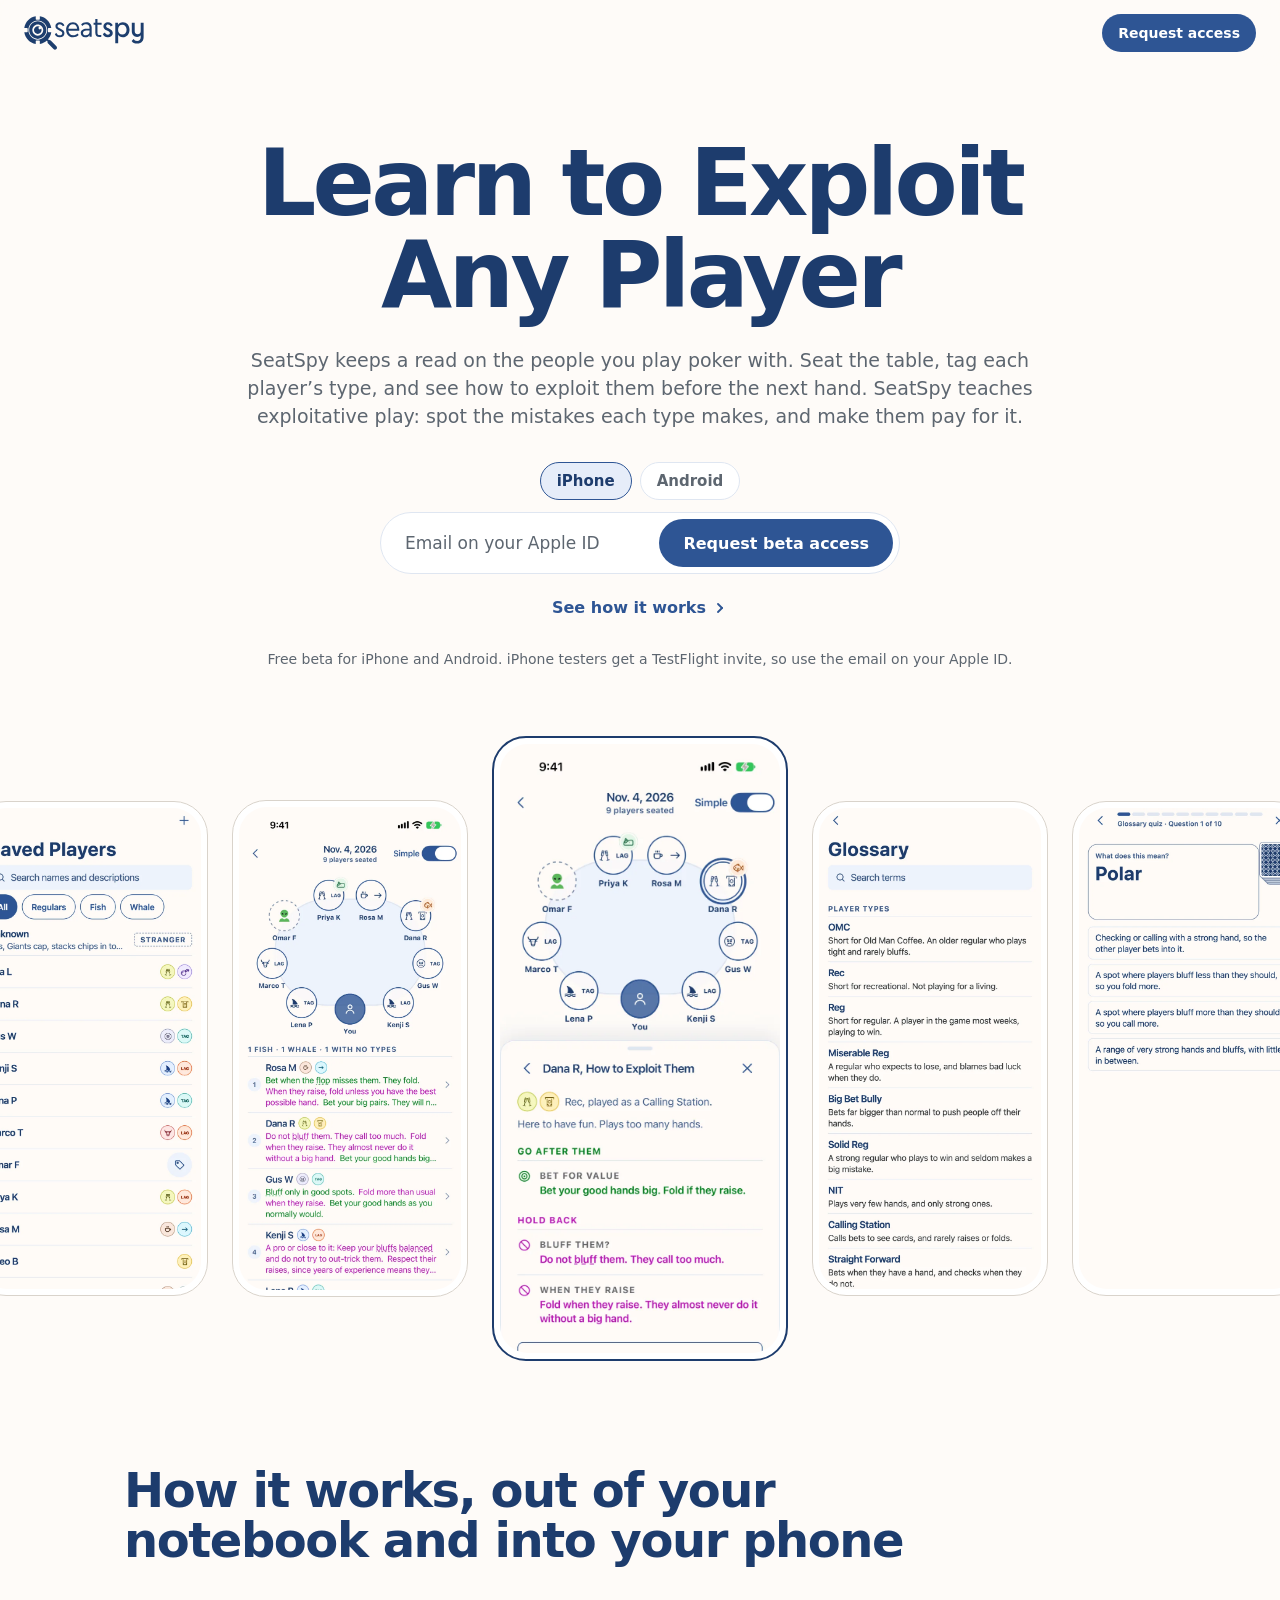
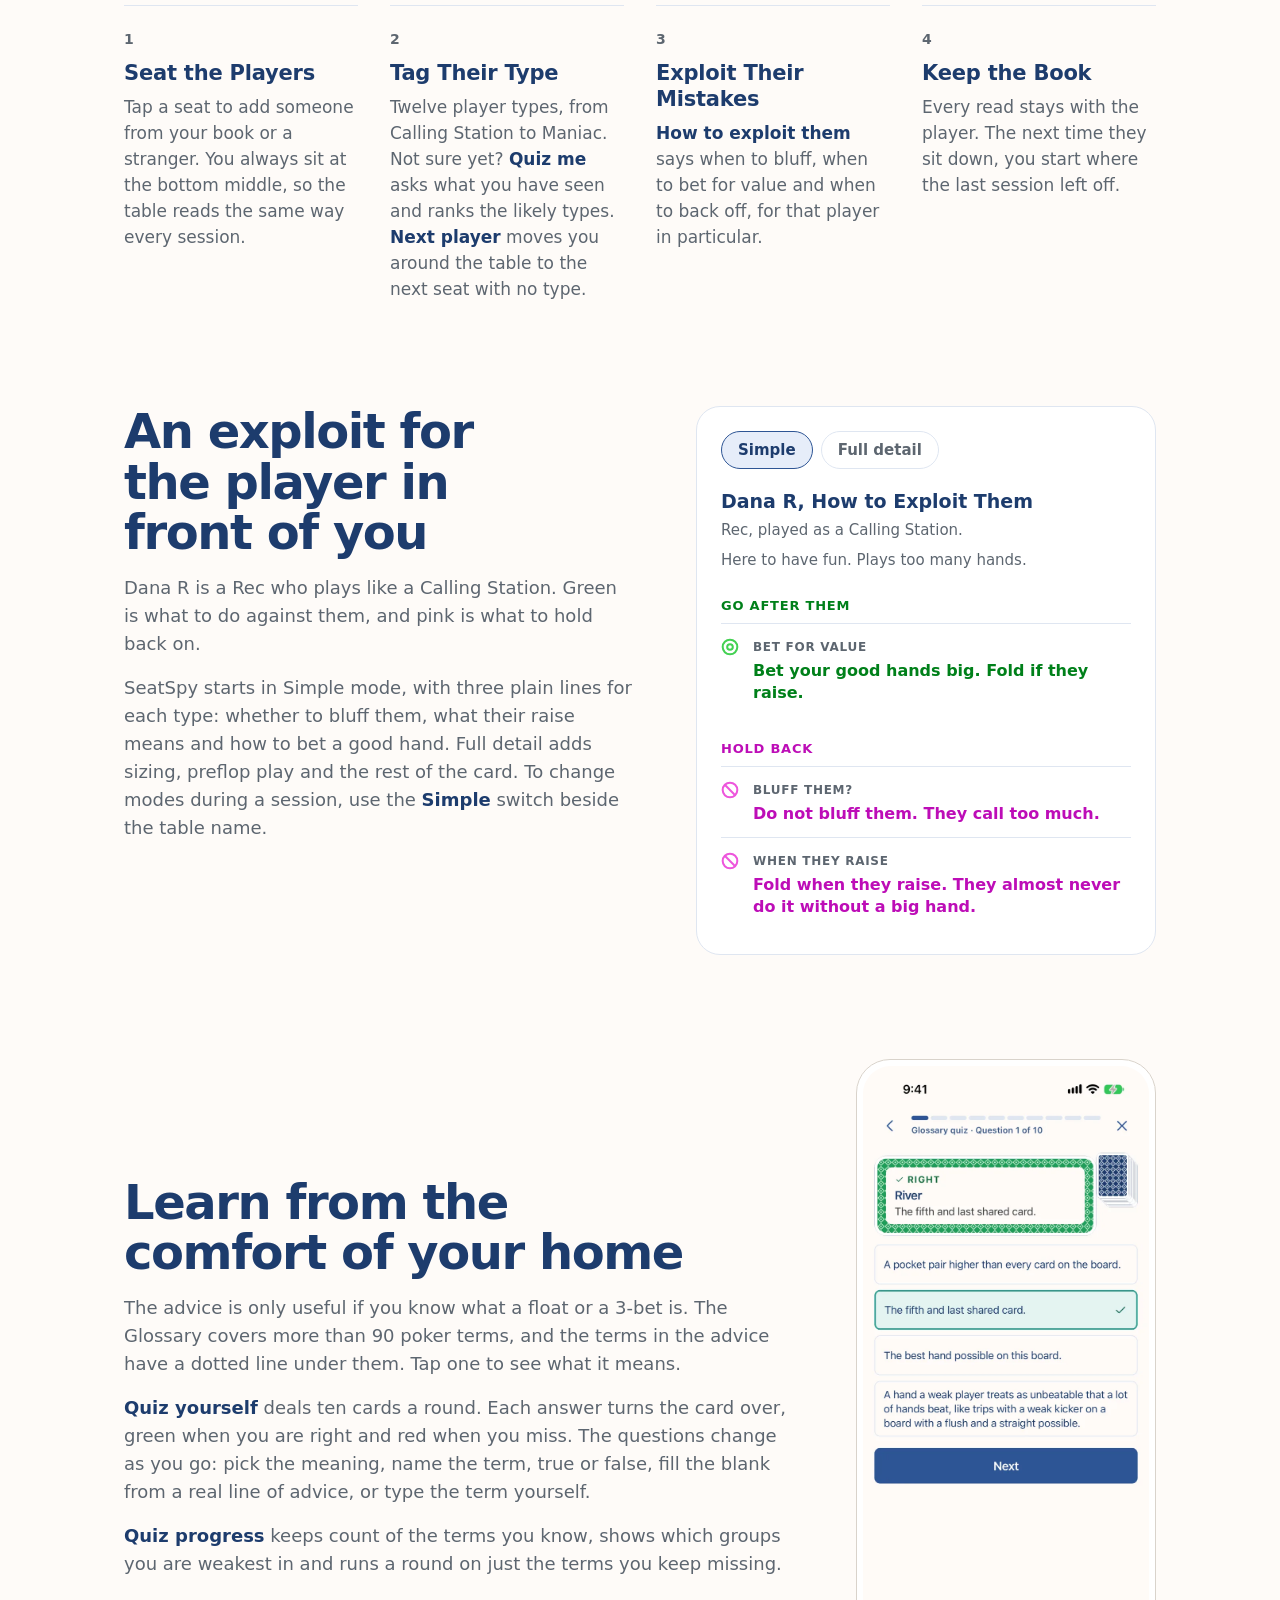
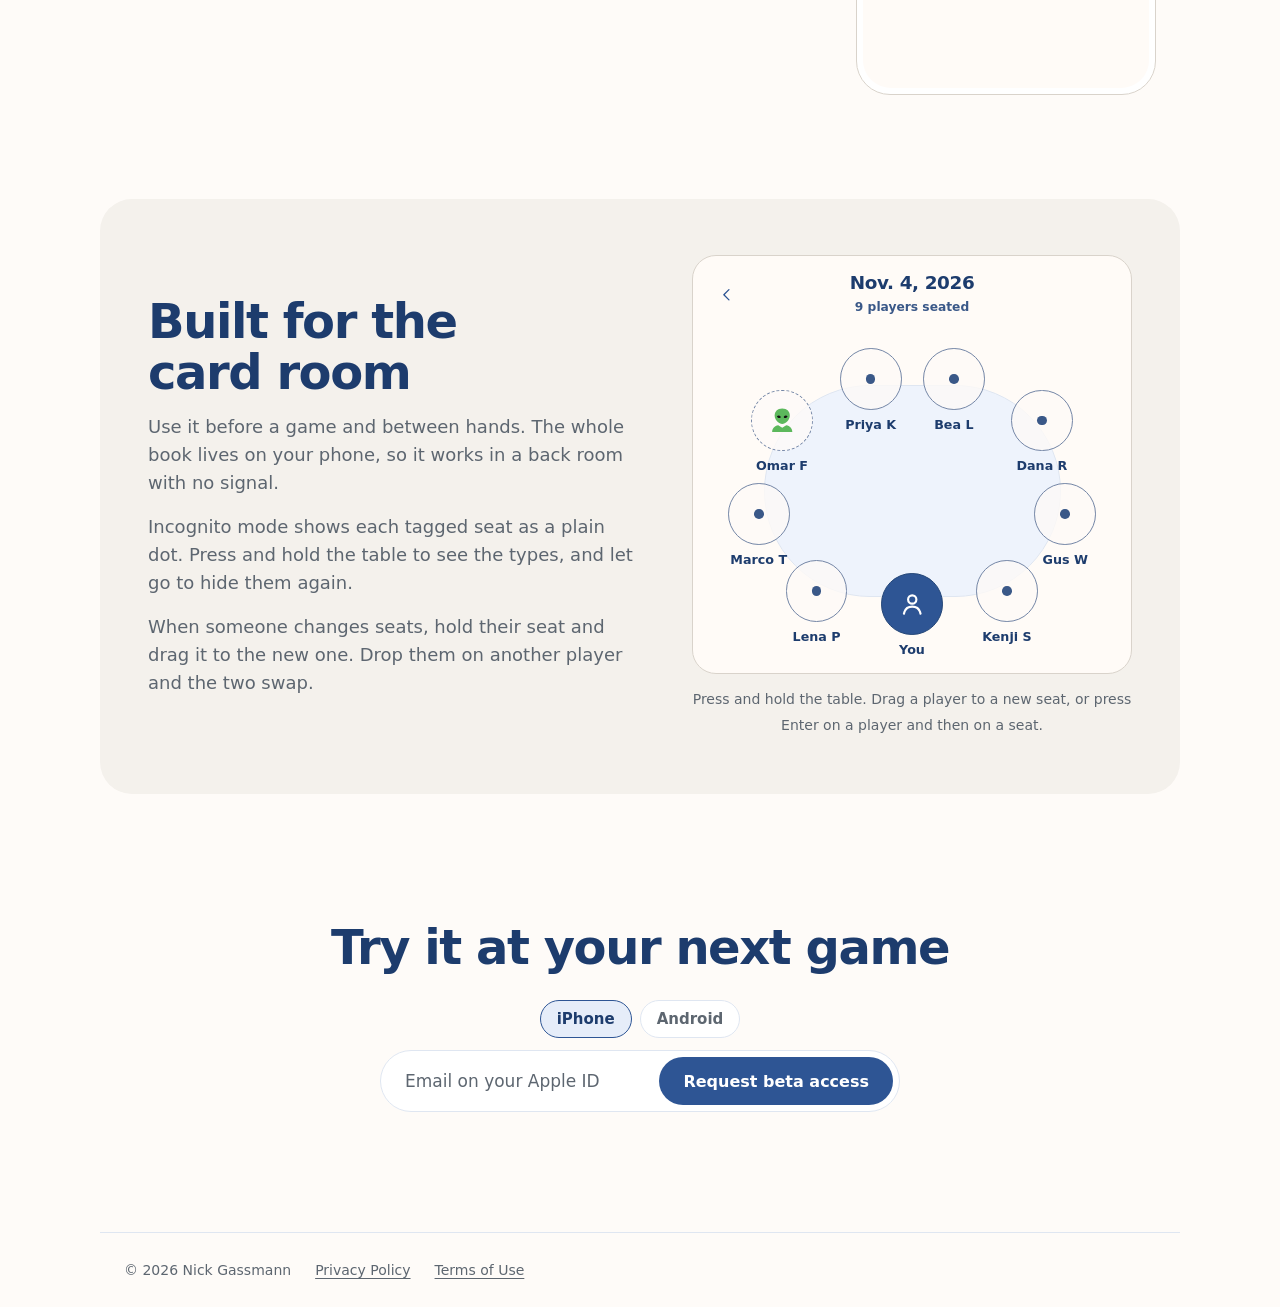
==== seatspy/index.html @ 87711811 "SeatSpy page: How it works, out of your notebook and into your phone" ====
<!doctype html>
<html lang="en">
<head>
  <meta charset="utf-8">
  <meta name="viewport" content="width=device-width, initial-scale=1">
  <title>SeatSpy: Learn to Exploit Any Player at the Table</title>
  <meta name="description" content="SeatSpy is an app for iPhone and Android that keeps a read on every poker player you face, and tells you how to exploit them.">
  <meta property="og:title" content="SeatSpy: Learn to Exploit Any Player at the Table">
  <meta property="og:description" content="An app for iPhone and Android that keeps a read on every poker player you face, and tells you how to exploit them.">
  <meta property="og:image" content="https://colossalhippo.com/seatspy/og.png?v=4">
  <meta property="og:url" content="https://colossalhippo.com/seatspy/">
  <meta name="twitter:card" content="summary_large_image">
  <link rel="icon" href="favicon.png">
  <link rel="apple-touch-icon" href="icon.png">
  <link rel="stylesheet" href="home.css?v=9">
  <script>document.documentElement.classList.add('js');</script>
</head>
<body>

<nav class="bar">
  <a class="brand" href="./"><img src="logo.svg" alt="SeatSpy" width="140" height="39"></a>
  <a class="pill pill-dark pill-small" href="#request">Request access</a>
</nav>

<header class="hero t-stagger">
  <h1>
    <span class="t-stagger-line t-stagger-line--1">Learn to Exploit</span>
    <span class="t-stagger-line t-stagger-line--2">Any Player</span>
  </h1>
  <p class="lede t-stagger-line t-stagger-line--3">SeatSpy keeps a read on the people you play poker with. Seat the table, tag each player’s type, and see how to exploit them before the next hand. SeatSpy teaches exploitative play: spot the mistakes each type makes, and make them pay for it.</p>
  <div class="request t-stagger-line t-stagger-line--4" id="request">
  <form class="beta" action="https://formspree.io/f/mzeebnqj" method="POST">
    <fieldset class="beta-phone">
      <legend class="sr">Your phone</legend>
      <label><input class="sr" type="radio" name="phone" value="iPhone" checked><span>iPhone</span></label>
      <label><input class="sr" type="radio" name="phone" value="Android"><span>Android</span></label>
    </fieldset>
    <div class="beta-fields">
      <label class="sr beta-label" for="beta-email-1">Email on your Apple ID</label>
      <input id="beta-email-1" class="beta-input" type="email" name="email" placeholder="Email on your Apple ID" autocomplete="email" required>
      <input type="hidden" name="_subject" value="SeatSpy beta request">
      <input type="text" name="_gotcha" class="sr" tabindex="-1" autocomplete="off" aria-hidden="true">
      <button class="pill pill-dark beta-send" type="submit">Request beta access</button>
    </div>
    <p class="beta-done" hidden>
      <span class="t-success-check" data-state="out" aria-hidden="true"><svg viewBox="0 0 48 48" fill="none"><path d="M14 24l7 7 13-14" stroke="currentColor" stroke-width="4" stroke-linecap="round" stroke-linejoin="round"/></svg></span>
      <span class="beta-thanks">Thanks. I will send a TestFlight invite to that email.</span>
    </p>
    <p class="beta-install" hidden><a class="pill pill-dark" href="android/">Install SeatSpy for Android</a></p>
    <p class="beta-error" role="alert" hidden>That did not go through. Try again, or email <a href="mailto:nickgassmann@gmail.com">nickgassmann@gmail.com</a>.</p>
  </form>
  </div>
  <div class="actions t-stagger-line t-stagger-line--4">
    <a class="pill-link t-learn" href="#how">See how it works
      <span class="t-learn-chevron" aria-hidden="true"><svg width="16" height="16" viewBox="0 0 16 16" fill="none" stroke="currentColor" stroke-width="1.8" stroke-linecap="round">
        <path class="t-learn-arm t-learn-arm-top" d="M6 4L10 8"/>
        <path class="t-learn-arm t-learn-arm-bot" d="M10 8L6 12"/>
      </svg></span>
    </a>
  </div>
  <p class="note t-stagger-line t-stagger-line--5">Free beta for iPhone and Android. iPhone testers get a TestFlight invite, so use the email on your Apple ID.</p>
</header>

<section class="showcase" aria-label="SeatSpy screens">
  <div class="phones">
    <figure class="deal t-tilt" style="--x:-2"><div class="phone t-tilt-card"><img src="screens/saved.webp" alt="Saved Players, a list of players with their type icons" width="720" height="1561"><div class="t-tilt-glare"></div></div></figure>
    <figure class="deal t-tilt" style="--x:-1"><div class="phone t-tilt-card"><img src="screens/table-read.webp" alt="The table in Simple mode, with a plain line on how to play each seated player" width="720" height="1565"><div class="t-tilt-glare"></div></div></figure>
    <figure class="deal t-tilt deal-main" style="--x:0"><div class="phone t-tilt-card"><img src="screens/howto.webp?v=3" alt="How to exploit them for one player in Simple mode, split into Go after them and Hold back" width="720" height="1565"><div class="t-tilt-glare"></div></div></figure>
    <figure class="deal t-tilt" style="--x:1"><div class="phone t-tilt-card"><img src="screens/glossary.webp" alt="The Glossary, with every player type and term" width="720" height="1561"><div class="t-tilt-glare"></div></div></figure>
    <figure class="deal t-tilt" style="--x:2"><div class="phone t-tilt-card"><img src="screens/quiz.webp" alt="The glossary quiz, one card at a time" width="720" height="1561"><div class="t-tilt-glare"></div></div></figure>
  </div>
</section>

<section class="how" id="how">
  <h2 class="t-reveal">How it works, out of your notebook and into your phone</h2>
  <ol class="steps">
    <li class="step t-reveal">
      <h3>Seat the Players</h3>
      <p>Tap a seat to add someone from your book or a stranger. You always sit at the bottom middle, so the table reads the same way every session.</p>
    </li>
    <li class="step t-reveal">
      <h3>Tag Their Type</h3>
      <p>Twelve player types, from Calling Station to Maniac. Not sure yet? <b>Quiz me</b> asks what you have seen and ranks the likely types. <b>Next player</b> moves you around the table to the next seat with no type.</p>
    </li>
    <li class="step t-reveal">
      <h3>Exploit Their Mistakes</h3>
      <p><b>How to exploit them</b> says when to bluff, when to bet for value and when to back off, for that player in particular.</p>
    </li>
    <li class="step t-reveal">
      <h3>Keep the Book</h3>
      <p>Every read stays with the player. The next time they sit down, you start where the last session left off.</p>
    </li>
  </ol>
</section>

<section class="advice">
  <div class="advice-text">
    <h2 class="t-reveal">An exploit for the player in front of you</h2>
    <p class="t-reveal">Dana R is a Rec who plays like a Calling Station. Green is what to do against them, and pink is what to hold back on.</p>
    <p class="t-reveal">SeatSpy starts in Simple mode, with three plain lines for each type: whether to bluff them, what their raise means and how to bet a good hand. Full detail adds sizing, preflop play and the rest of the card. To change modes during a session, use the <b>Simple</b> switch beside the table name.</p>
  </div>
  <article class="verdicts" aria-label="How to exploit Dana R">
    <fieldset class="detail-switch t-reveal">
      <legend class="sr">Card detail</legend>
      <label><input class="sr" type="radio" name="detail" value="simple" checked><span>Simple</span></label>
      <label><input class="sr" type="radio" name="detail" value="full"><span>Full detail</span></label>
    </fieldset>
    <header class="verdicts-head t-reveal">
      <h3>Dana R, How to Exploit Them</h3>
      <p>Rec, played as a Calling Station.</p>
      <p class="detail-simple">Here to have fun. Plays too many hands.</p>
    </header>
    <div class="detail-simple">
    <p class="group group-go t-reveal">Go after them</p>
    <div class="field go t-reveal">
      <svg class="mark" viewBox="0 0 16 16" aria-hidden="true"><circle cx="8" cy="8" r="6.5"/><circle cx="8" cy="8" r="2.5"/></svg>
      <div><p class="label">Bet for value</p><p><strong>Bet your good hands big. Fold if they raise.</strong></p></div>
    </div>
    <p class="group group-stop t-reveal">Hold back</p>
    <div class="field stop t-reveal">
      <svg class="mark" viewBox="0 0 16 16" aria-hidden="true"><circle cx="8" cy="8" r="6.5"/><path d="M3.4 3.4l9.2 9.2"/></svg>
      <div><p class="label">Bluff them?</p><p><strong>Do not bluff them. They call too much.</strong></p></div>
    </div>
    <div class="field stop t-reveal">
      <svg class="mark" viewBox="0 0 16 16" aria-hidden="true"><circle cx="8" cy="8" r="6.5"/><path d="M3.4 3.4l9.2 9.2"/></svg>
      <div><p class="label">When they raise</p><p><strong>Fold when they raise. They almost never do it without a big hand.</strong></p></div>
    </div>
    </div>
    <div class="detail-full">
    <p class="group group-go t-reveal">Go after them</p>
    <div class="field go t-reveal">
      <svg class="mark" viewBox="0 0 16 16" aria-hidden="true"><circle cx="8" cy="8" r="6.5"/><circle cx="8" cy="8" r="2.5"/></svg>
      <div><p class="label">Bet for value</p><p><strong>Value bet them to death, with a solid bet-fold plan behind it.</strong></p></div>
    </div>
    <div class="field go t-reveal">
      <svg class="mark" viewBox="0 0 16 16" aria-hidden="true"><circle cx="8" cy="8" r="6.5"/><circle cx="8" cy="8" r="2.5"/></svg>
      <div><p class="label">Before the flop</p><p><strong>Get into as many pots with them as you can.</strong> They are the player you want to be in with.</p></div>
    </div>
    <div class="field go t-reveal">
      <svg class="mark" viewBox="0 0 16 16" aria-hidden="true"><circle cx="8" cy="8" r="6.5"/><circle cx="8" cy="8" r="2.5"/></svg>
      <div><p class="label">How much to bet</p><p><strong>Normal to large.</strong> They are not counting.</p></div>
    </div>
    <p class="group group-stop t-reveal">Hold back</p>
    <div class="field stop t-reveal">
      <svg class="mark" viewBox="0 0 16 16" aria-hidden="true"><circle cx="8" cy="8" r="6.5"/><path d="M3.4 3.4l9.2 9.2"/></svg>
      <div><p class="label">Bluff them?</p><p><strong>Generally, it is -EV to try to bluff a rec.</strong> Value bet instead.</p></div>
    </div>
    </div>
  </article>
</section>

<section class="train">
  <div class="train-text">
    <h2 class="t-reveal">Learn from the comfort of your home</h2>
    <p class="t-reveal">The advice is only useful if you know what a float or a 3-bet is. The Glossary covers more than 90 poker terms, and the terms in the advice have a dotted line under them. Tap one to see what it means.</p>
    <p class="t-reveal"><b>Quiz yourself</b> deals ten cards a round. Each answer turns the card over, green when you are right and red when you miss. The questions change as you go: pick the meaning, name the term, true or false, fill the blank from a real line of advice, or type the term yourself.</p>
    <p class="t-reveal"><b>Quiz progress</b> keeps count of the terms you know, shows which groups you are weakest in and runs a round on just the terms you keep missing.</p>
  </div>
  <figure class="train-phone t-reveal"><div class="phone"><img src="screens/quiz-right.webp" alt="A quiz card turned over to show a right answer, River, the fifth and last shared card" width="720" height="1565" loading="lazy"></div></figure>
</section>

<section class="room">
  <div class="room-text">
    <h2 class="t-reveal">Built for the card room</h2>
    <p class="t-reveal">Use it before a game and between hands. The whole book lives on your phone, so it works in a back room with no signal.</p>
    <p class="t-reveal">Incognito mode shows each tagged seat as a plain dot. Press and hold the table to see the types, and let go to hide them again.</p>
    <p class="t-reveal">When someone changes seats, hold their seat and drag it to the new one. Drop them on another player and the two swap.</p>
  </div>
  <figure class="peek-wrap t-reveal">
    <div class="peek" role="group" aria-label="A table in incognito mode">
      <img class="table-fallback" src="screens/table-top.webp" alt="A table of nine players, each seat showing the player's types" width="900" height="824" draggable="false">
    </div>
    <figcaption>Press and hold the table. Drag a player to a new seat, or press Enter on a player and then on a seat.</figcaption>
    <p class="sr" aria-live="polite"></p>
  </figure>
</section>

<section class="closing">
  <h2 class="t-reveal">Try it at your next game</h2>
  <form class="beta t-reveal" action="https://formspree.io/f/mzeebnqj" method="POST">
    <fieldset class="beta-phone">
      <legend class="sr">Your phone</legend>
      <label><input class="sr" type="radio" name="phone" value="iPhone" checked><span>iPhone</span></label>
      <label><input class="sr" type="radio" name="phone" value="Android"><span>Android</span></label>
    </fieldset>
    <div class="beta-fields">
      <label class="sr beta-label" for="beta-email-2">Email on your Apple ID</label>
      <input id="beta-email-2" class="beta-input" type="email" name="email" placeholder="Email on your Apple ID" autocomplete="email" required>
      <input type="hidden" name="_subject" value="SeatSpy beta request">
      <input type="text" name="_gotcha" class="sr" tabindex="-1" autocomplete="off" aria-hidden="true">
      <button class="pill pill-dark beta-send" type="submit">Request beta access</button>
    </div>
    <p class="beta-done" hidden>
      <span class="t-success-check" data-state="out" aria-hidden="true"><svg viewBox="0 0 48 48" fill="none"><path d="M14 24l7 7 13-14" stroke="currentColor" stroke-width="4" stroke-linecap="round" stroke-linejoin="round"/></svg></span>
      <span class="beta-thanks">Thanks. I will send a TestFlight invite to that email.</span>
    </p>
    <p class="beta-install" hidden><a class="pill pill-dark" href="android/">Install SeatSpy for Android</a></p>
    <p class="beta-error" role="alert" hidden>That did not go through. Try again, or email <a href="mailto:nickgassmann@gmail.com">nickgassmann@gmail.com</a>.</p>
  </form>
</section>

<footer class="foot">
  <span>© 2026 Nick Gassmann</span>
  <a href="privacy/">Privacy Policy</a>
  <a href="terms/">Terms of Use</a>
</footer>

<script src="home.js?v=6"></script>
</body>
</html>
---- seatspy/home.css ----
/* SeatSpy home */
:root {
  color-scheme: light;
  --bg: #fefbf8;
  --panel: #f4f1ec;
  --line: #dfe6f1;
  --navy: #1d3c6d;
  --text: #383b3d;
  --muted: #5d6670;
  --blue: #2e5594;
  --pill: #e6edf9;
  --go: #00801a;
  --go-mark: #44d153;
  --go-tint: #e7f9e9;
  --stop: #bd0db7;
  --stop-mark: #ed56dc;
  --stop-tint: #fdecfb;
  --font: -apple-system, BlinkMacSystemFont, "SF Pro Display", "SF Pro Text", system-ui, sans-serif;

  /* motion */
  --ease-smooth-out: cubic-bezier(0.22, 1, 0.36, 1);
  --duration-fast: 250ms;
  --blur-small: 2px;
  --stagger-dur: 600ms;
  --stagger-distance: 12px;
  --stagger-stagger: 70ms;
  --stagger-blur: 3px;
  --stagger-ease: cubic-bezier(0.22, 1, 0.36, 1);
  --tilt-perspective: 1000px;
  --tilt-return: 1000ms;
  --tilt-return-ease: cubic-bezier(0.22, 1, 0.36, 1);
  --tilt-follow: 400ms;
  --tilt-follow-ease: cubic-bezier(0.22, 1, 0.36, 1);
  --tilt-glare-opacity: 0.32;
  --tilt-glare-fade: 300ms;
  --tilt-glare-ease: cubic-bezier(0.22, 1, 0.36, 1);
  --learn-shift: 3px;
  --learn-spread: 8deg;
  --learn-in: 350ms;
  --learn-out: 350ms;
  --learn-ease: cubic-bezier(0.22, 1, 0.36, 1);
  --deal-dur: 900ms;
  --check-dur: 500ms;
  --check-ease-bob: cubic-bezier(0.34, 1.35, 0.64, 1);
  --deal-step: 260px;
  --line-draw: 900ms;
}
* { box-sizing: border-box; }
html { background: var(--bg); scroll-behavior: smooth; }
body {
  margin: 0;
  background: var(--bg);
  color: var(--text);
  font: 17px/26px var(--font);
  -webkit-font-smoothing: antialiased;
  overflow-x: hidden;
}
h1, h2, h3, p, figure, ol { margin: 0; }
ol { padding: 0; list-style: none; }
a { color: var(--blue); text-underline-offset: 3px; }
b { color: var(--navy); font-weight: 600; }
img { display: block; max-width: 100%; height: auto; }
::selection { background: var(--pill); color: var(--navy); }
:focus-visible { outline: 3px solid var(--blue); outline-offset: 3px; border-radius: 4px; }

/* nav */
.bar {
  position: sticky; top: 0; z-index: 10;
  display: flex; align-items: center; justify-content: space-between;
  padding: 14px 24px;
  background: color-mix(in srgb, var(--bg) 88%, transparent);
  backdrop-filter: blur(12px);
  -webkit-backdrop-filter: blur(12px);
}
.brand img { width: 120px; }

/* buttons */
.pill {
  display: inline-flex; align-items: center; justify-content: center; gap: 6px;
  min-height: 48px; padding: 0 24px;
  border-radius: 999px;
  font-size: 16px; font-weight: 600; text-decoration: none;
  transition: transform 150ms var(--ease-smooth-out), background-color 150ms;
}
.pill:active { transform: scale(0.97); }
.pill-dark { background: var(--blue); color: #fff; }
.pill-dark:hover { background: #244677; }
.pill-line { border: 1.5px solid var(--blue); color: var(--blue); }
.pill-line:hover { background: var(--pill); }
.pill-small { min-height: 38px; padding: 0 16px; font-size: 14px; }

/* see how it works chevron */
.t-learn-chevron {
  display: inline-flex;
  transform: translateX(0);
  transition: transform var(--learn-out) var(--learn-ease);
}
.t-learn-arm {
  transform-box: view-box;
  transform-origin: 10px 8px;
  vector-effect: non-scaling-stroke;
  transition: transform var(--learn-out) var(--learn-ease);
}
.t-learn:hover .t-learn-chevron { transform: translateX(var(--learn-shift)); transition-duration: var(--learn-in); }
.t-learn:hover .t-learn-arm { transition-duration: var(--learn-in); }
.t-learn:hover .t-learn-arm-top { transform: rotate(var(--learn-spread)); }
.t-learn:hover .t-learn-arm-bot { transform: rotate(calc(var(--learn-spread) * -1)); }

/* beta request form */
.sr { position: absolute; width: 1px; height: 1px; overflow: hidden; clip-path: inset(50%); white-space: nowrap; }
.beta { width: 100%; }
.beta-phone { display: flex; justify-content: center; gap: 8px; margin: 0 0 12px; padding: 0; border: 0; }
.beta-phone label span, .detail-switch label span {
  display: inline-flex; align-items: center; min-height: 38px; padding: 0 16px;
  border: 1px solid var(--line); border-radius: 999px; background: #fff;
  color: var(--muted); font-size: 15px; font-weight: 600; cursor: pointer;
  transition: background-color 150ms, border-color 150ms, color 150ms;
}
.beta-phone input:checked + span, .detail-switch input:checked + span { background: var(--pill); border-color: var(--blue); color: var(--navy); }
.beta-phone input:focus-visible + span, .detail-switch input:focus-visible + span { outline: 3px solid var(--blue); outline-offset: 3px; }
.beta-fields { display: flex; gap: 8px; max-width: 520px; margin: 0 auto; padding: 6px; background: #fff; border: 1px solid var(--line); border-radius: 999px; transition: border-color 150ms; }
.beta-fields:focus-within { border-color: var(--blue); }
.beta-input {
  flex: 1; min-width: 0; height: 48px; padding: 0 18px;
  border: 0; border-radius: 999px; background: transparent;
  font: 17px/1 var(--font); color: var(--text);
}
.beta-input::placeholder { color: var(--muted); }
.beta-input:focus { outline: none; }
.beta-send { border: 0; font-family: var(--font); cursor: pointer; }
.beta-send:disabled { opacity: 0.6; cursor: progress; }
.beta-done {
  display: flex; align-items: center; justify-content: center; gap: 10px;
  min-height: 62px; color: var(--navy); font-size: 18px; font-weight: 600;
}
.beta-fields[hidden], .beta-done[hidden], .beta-error[hidden], .beta-phone[hidden], .beta-install[hidden] { display: none; }
.beta-install { display: flex; justify-content: center; margin-top: 12px; }
.beta-error { margin-top: 12px; color: var(--text); font-size: 15px; }
.t-success-check { display: inline-block; width: 28px; height: 28px; color: var(--go); transform-origin: center; opacity: 0; }
.t-success-check svg { display: block; overflow: visible; }
.t-success-check svg path { stroke-dasharray: 29; stroke-dashoffset: 29; }
.t-success-check[data-state="in"] {
  animation:
    t-check-fade   var(--check-dur) var(--ease-smooth-out) forwards,
    t-check-rotate var(--check-dur) var(--ease-smooth-out) forwards,
    t-check-blur   var(--check-dur) var(--ease-smooth-out) forwards,
    t-check-bob    var(--check-dur) var(--check-ease-bob)  forwards;
}
.t-success-check[data-state="in"] svg path { animation: t-check-draw var(--check-dur) var(--ease-smooth-out) 80ms forwards; }
@keyframes t-check-fade { from { opacity: 0; } to { opacity: 1; } }
@keyframes t-check-rotate { from { transform: rotate(80deg); } to { transform: rotate(0deg); } }
@keyframes t-check-blur { from { filter: blur(10px); } to { filter: blur(0); } }
@keyframes t-check-bob { from { translate: 0 40px; } to { translate: 0 0; } }
@keyframes t-check-draw { to { stroke-dashoffset: 0; } }
.request { margin-top: 32px; }
.closing .beta { max-width: 520px; }
.pill-link { display: inline-flex; align-items: center; gap: 6px; min-height: 44px; font-size: 16px; font-weight: 600; text-decoration: none; }

/* hero */
.hero {
  max-width: 840px; margin: 0 auto;
  padding: 72px 24px 56px;
  text-align: center;
}
.hero h1 {
  color: var(--navy);
  font-size: clamp(40px, 8vw, 92px);
  line-height: 1;
  font-weight: 700;
  letter-spacing: -0.04em;
}
.lede { margin-top: 24px; color: var(--muted); font-size: 19px; line-height: 28px; text-wrap: pretty; }
.actions { display: flex; flex-wrap: wrap; justify-content: center; gap: 12px; margin-top: 12px; }
.note { margin-top: 16px; color: var(--muted); font-size: 14px; }

/* hero text reveal, and the same rise for content as it scrolls in */
.t-stagger-line { display: block; }
.js .t-stagger-line, .js .t-reveal {
  opacity: 0;
  transform: translateY(var(--stagger-distance));
  filter: blur(var(--stagger-blur));
  transition:
    opacity   var(--stagger-dur) var(--stagger-ease),
    transform var(--stagger-dur) var(--stagger-ease),
    filter    var(--stagger-dur) var(--stagger-ease);
}
.js .t-stagger-line--2 { transition-delay: var(--stagger-stagger); }
.js .t-stagger-line--3 { transition-delay: calc(var(--stagger-stagger) * 2); }
.js .t-stagger-line--4 { transition-delay: calc(var(--stagger-stagger) * 3); }
.js .t-stagger-line--5 { transition-delay: calc(var(--stagger-stagger) * 4); }
.js .t-stagger.is-shown .t-stagger-line, .js .t-reveal.is-shown { opacity: 1; transform: translateY(0); filter: blur(0); }
.js .t-reveal { transition-delay: calc(var(--i, 0) * var(--stagger-stagger)); }
.actions.t-stagger-line { display: flex; }

/* showcase */
.showcase { padding: 8px 0 104px; }
.phones {
  display: flex; justify-content: center; align-items: center; gap: 24px;
  padding: 0 24px;
  isolation: isolate;
}
.deal { flex: none; width: 236px; position: relative; z-index: calc(10 - var(--abs, 0)); }
.deal:nth-child(1), .deal:nth-child(5) { --abs: 2; }
.deal:nth-child(2), .deal:nth-child(4) { --abs: 1; }
.deal-main { width: 296px; }
.deal { cursor: pointer; }
.deal-main { cursor: default; }
.deal:focus-visible { outline-offset: 6px; border-radius: 36px; }
.phone {
  border: 1px solid #d9d3cb;
  border-radius: 34px;
  padding: 6px;
  background: #fff;
}
.phone img { border-radius: 28px; }
.deal-main .phone { border: 2px solid var(--navy); }

/* deal */
.js .deal {
  animation: deal var(--deal-dur) var(--ease-smooth-out) backwards;
  animation-delay: calc(350ms + var(--abs, 0) * 70ms);
}
.js .phones.dealt .deal { animation: none; }
@keyframes deal {
  from {
    opacity: 0;
    transform: translateX(calc(var(--x) * var(--deal-step) * -1)) translateY(48px) rotate(calc(var(--x) * -4deg)) scale(0.94);
  }
  30% { opacity: 1; }
}

/* pointer tilt */
.t-tilt-card {
  position: relative;
  overflow: hidden;
  transform:
    perspective(var(--tilt-perspective))
    rotateX(var(--tilt-rx, 0deg))
    rotateY(var(--tilt-ry, 0deg));
  transform-style: preserve-3d;
  transition: transform var(--tilt-return) var(--tilt-return-ease);
  will-change: transform;
}
.t-tilt-card.is-tilting { transition: transform var(--tilt-follow) var(--tilt-follow-ease); }
.t-tilt-glare {
  position: absolute;
  inset: 0;
  pointer-events: none;
  opacity: 0;
  mix-blend-mode: screen;
  background:
    radial-gradient(circle 95px at var(--tilt-gx, 50%) var(--tilt-gy, 50%),
      rgba(255,255,255,0.48), rgba(255,255,255,0.06) 52%, rgba(255,255,255,0) 84%),
    radial-gradient(circle 200px at var(--tilt-gx, 50%) var(--tilt-gy, 50%),
      rgba(255,255,255,0.22), rgba(255,255,255,0.04) 58%, rgba(255,255,255,0) 78%),
    radial-gradient(circle 360px at var(--tilt-gx, 50%) var(--tilt-gy, 50%),
      rgba(255,255,255,0.10), rgba(255,255,255,0) 88%);
  transition: opacity var(--tilt-glare-fade) var(--tilt-glare-ease);
}
.t-tilt.is-hover .t-tilt-glare { opacity: var(--tilt-glare-opacity); }

/* section headings */
.how h2, .advice h2, .train h2, .room h2, .closing h2 {
  color: var(--navy);
  font-size: clamp(32px, 4.5vw, 48px); line-height: 1.05;
  font-weight: 700; letter-spacing: -0.03em;
  text-wrap: balance;
}

/* how it works */
.how { max-width: 1080px; margin: 0 auto; padding: 0 24px 104px; }
.steps {
  display: grid; grid-template-columns: repeat(auto-fit, minmax(220px, 1fr));
  gap: 32px; margin-top: 40px;
  counter-reset: step;
}
.step { position: relative; padding-top: 20px; counter-increment: step; }
.step::after {
  content: ""; position: absolute; top: 0; left: 0; right: 0;
  height: 1px; background: var(--line); transform-origin: left;
}
.step::before { content: counter(step); color: var(--muted); font-size: 14px; font-weight: 700; font-variant-numeric: tabular-nums; }
.step h3 { margin: 8px 0; color: var(--navy); font-size: 21px; line-height: 26px; letter-spacing: -0.01em; }
.step p { color: var(--muted); }

/* advice */
.advice {
  max-width: 1080px; margin: 0 auto; padding: 0 24px 104px;
  display: grid; grid-template-columns: 1fr minmax(0, 460px); gap: 64px; align-items: start;
}
.advice-text p { margin-top: 16px; color: var(--muted); font-size: 18px; line-height: 28px; }
.verdicts {
  background: #fff;
  border: 1px solid var(--line);
  border-radius: 24px;
  padding: 24px;
}
.verdicts-head h3 { color: var(--navy); font-size: 19px; line-height: 24px; }
.verdicts-head p { margin-top: 4px; color: var(--muted); font-size: 15px; }
.group {
  margin: 20px 0 4px;
  font-size: 13px; font-weight: 700; letter-spacing: 0.06em; text-transform: uppercase;
}
.group-go { color: var(--go); }
.group-stop { color: var(--stop); }
.field {
  display: grid; grid-template-columns: 20px 1fr; gap: 12px;
  padding: 12px 0; border-top: 1px solid var(--line);
  font-size: 16px; line-height: 22px;
}
.field .label { font-size: 12px; font-weight: 700; letter-spacing: 0.06em; text-transform: uppercase; color: var(--muted); margin-bottom: 2px; }
.detail-switch { display: flex; gap: 8px; margin: 0 0 20px; padding: 0; border: 0; }
.detail-full, .verdicts:has([value="full"]:checked) .detail-simple { display: none; }
.verdicts:has([value="full"]:checked) .detail-full { display: block; }
.field.go strong { color: var(--go); }
.field.stop strong { color: var(--stop); }
.mark { width: 18px; height: 18px; margin-top: 2px; fill: none; stroke-width: 1.8; }
.go .mark { stroke: var(--go-mark); }
.stop .mark { stroke: var(--stop-mark); }

/* training */
.train {
  max-width: 1080px; margin: 0 auto; padding: 0 24px 104px;
  display: grid; grid-template-columns: 1fr minmax(0, 300px); gap: 64px; align-items: center;
}
.train-text p { margin-top: 16px; color: var(--muted); font-size: 18px; line-height: 28px; }
.train-phone { margin: 0; }

/* card room */
.room {
  max-width: 1080px; margin: 0 auto 104px;
  padding: 56px 48px;
  background: var(--panel);
  border-radius: 32px;
  display: grid; grid-template-columns: 1fr minmax(0, 440px); gap: 48px; align-items: center;
}
.room-text p { margin-top: 16px; color: var(--muted); font-size: 18px; line-height: 28px; }
.peek-wrap figcaption { margin-top: 12px; text-align: center; color: var(--muted); font-size: 14px; }
.peek {
  position: relative; display: block; width: 100%;
  padding: 16px 0 0; border: 1px solid #d9d3cb; border-radius: 24px; overflow: hidden;
  background: #fffbf7; cursor: pointer;
  -webkit-touch-callout: none; user-select: none; -webkit-user-select: none;
}
.table-fallback { width: 100%; }

/* live table */
.table {
  --navy: #1d3c6d; --accent: #2e5594; --line-strong: #7486a6; --seat-muted: #3a5888;
  position: relative; aspect-ratio: 900 / 824; container-type: inline-size;
}
.table-head { position: absolute; inset: 0 0 auto; text-align: center; color: var(--navy); }
.table-head svg { position: absolute; left: 5.6cqw; top: 3.2cqw; width: 4cqw; height: 4cqw; color: var(--accent); }
.table-date { font-size: 4.2cqw; line-height: 1.2; font-weight: 700; letter-spacing: -0.02em; }
.table-count { font-size: 2.8cqw; font-weight: 600; color: var(--seat-muted); }
.felt {
  position: absolute; left: 16.1%; top: 28.2%; width: 68%; height: 52.9%;
  border: 0.25cqw solid var(--line); border-radius: 999px; background: #eef3fc;
}
.seat {
  position: absolute; left: calc(var(--x) / 900 * 100%); top: calc(var(--y) / 824 * 100%);
  width: 14.1cqw; height: 14.1cqw; margin: -7.05cqw 0 0 -7.05cqw; padding: 0;
  border: 0; background: none; font: inherit; color: var(--navy); cursor: grab;
  touch-action: manipulation; -webkit-tap-highlight-color: transparent;
}
.seat:focus-visible { outline: none; }
.seat:focus-visible .ring { outline: 3px solid var(--accent); outline-offset: 4px; }
.seat.is-picked:focus-visible .ring { outline-color: var(--navy); outline-offset: 2.4cqw; }
.seat-you { cursor: default; }
.ring {
  position: absolute; inset: 0; border-radius: 50%;
  display: grid; place-items: center;
  border: 0.3cqw solid var(--line-strong); background: rgba(254, 251, 248, 0.8);
  transition: border-color 150ms var(--ease-smooth-out);
}
.table.is-peeking .ring { border-color: var(--accent); }
.seat-stranger .ring, .table.is-peeking .seat-stranger .ring { border: 0.25cqw dashed var(--line-strong); }
.seat-you .ring, .table.is-peeking .seat-you .ring { border-color: #244677; background: var(--accent); color: #fff; }
.ring::after {
  content: ""; position: absolute; inset: -1.6cqw; border-radius: 50%;
  border: 0.4cqw solid var(--accent); background: rgba(46, 85, 148, 0.12);
  opacity: 0; transition: opacity 150ms var(--ease-smooth-out);
}
.seat.is-target .ring::after, .seat.is-picked .ring::after { opacity: 1; }
.face {
  grid-area: 1 / 1; display: flex; align-items: center; justify-content: center; gap: 1.3cqw;
  transition: opacity 150ms var(--ease-smooth-out), filter 150ms var(--ease-smooth-out);
}
.face svg { width: 4.8cqw; height: 4.8cqw; }
.face-one svg { width: 6.5cqw; height: 6.5cqw; }
.ring > .you { width: 6.5cqw; height: 6.5cqw; }
.face-dot { width: 2.2cqw; height: 2.2cqw; border-radius: 50%; background: var(--seat-muted); }
.face-shown, .table.is-peeking .face-hidden { opacity: 0; filter: blur(var(--blur-small)); }
.table.is-peeking .face-shown { opacity: 1; filter: none; transition-duration: var(--duration-fast); }
.badge {
  position: absolute; top: -1.5cqw; right: -2cqw; width: 6.5cqw; height: 6.5cqw;
  display: grid; place-items: center; border-radius: 50%;
  border: 0.5cqw solid #fffbf7; background: var(--fill); color: var(--stroke);
  opacity: 0; transition: opacity 150ms var(--ease-smooth-out);
}
.badge svg { width: 4.2cqw; height: 4.2cqw; }
.table.is-peeking .badge { opacity: 1; transition-duration: var(--duration-fast); }
.seat-name {
  position: absolute; left: 50%; top: calc(100% + 1.6cqw); transform: translateX(-50%);
  font-size: 2.9cqw; line-height: 1.2; font-weight: 700; white-space: nowrap;
}
.seat.is-lifted { z-index: 2; cursor: grabbing; }
.seat.is-lifted .ring { box-shadow: 0 2cqw 4cqw rgba(29, 60, 109, 0.22); }
.seat.is-lifted .seat-lift { transform: scale(1.08); }
.seat-lift { position: absolute; inset: 0; transition: transform 200ms var(--ease-smooth-out); }

/* closing */
.closing {
  max-width: 1080px; margin: 0 auto; padding: 24px 24px 120px;
  text-align: center;
  display: flex; flex-direction: column; align-items: center; gap: 28px;
}

/* step rule draws across as the step scrolls in */
.js .step::after {
  transform: scaleX(0);
  transition: transform var(--line-draw) var(--ease-smooth-out) calc(var(--i, 0) * var(--stagger-stagger));
}
.js .step.is-shown::after { transform: none; }

/* footer */
.foot {
  max-width: 1080px; margin: 0 auto;
  padding: 24px; border-top: 1px solid var(--line);
  display: flex; flex-wrap: wrap; gap: 8px 24px;
  color: var(--muted); font-size: 14px;
}
.foot a { color: var(--muted); }

/* phone width */
@media (max-width: 760px) {
  :root { --deal-step: 182px; }
  .bar { padding: 12px 16px; }
  .brand img { width: 104px; }
  .hero { padding: 48px 16px 40px; }
  .lede { font-size: 17px; line-height: 26px; }
  .beta-fields { flex-direction: column; border-radius: 28px; padding: 6px; }
  .beta-input { text-align: center; }
  .showcase {
    overflow-x: auto; scroll-snap-type: none;
    scrollbar-width: none; padding-bottom: 72px;
  }
  .showcase::-webkit-scrollbar { display: none; }
  .showcase.snap { scroll-snap-type: x mandatory; }
  .phones { justify-content: flex-start; width: max-content; gap: 14px; padding: 8px calc(50vw - 102px) 0; }
  .deal { width: 168px; scroll-snap-align: center; }
  .deal-main { width: 204px; }
  .phone { border-radius: 26px; padding: 4px; }
  .phone img { border-radius: 22px; }
  .how, .advice { padding: 0 16px 72px; }
  .advice { grid-template-columns: 1fr; gap: 28px; }
  .verdicts { padding: 20px; }
  .train { padding: 0 16px 72px; grid-template-columns: 1fr; gap: 28px; }
  .train-phone { max-width: 280px; margin: 0 auto; }
  .room { margin: 0 16px 72px; padding: 32px 20px; grid-template-columns: 1fr; gap: 28px; }
  .closing { padding: 16px 16px 88px; }
  .foot { padding: 24px 16px; }
}

@media (prefers-reduced-motion: reduce) {
  html { scroll-behavior: auto; }
  .js .deal { animation: none; }
  .js .t-stagger-line, .js .t-reveal { transform: none; filter: none; transition: opacity 300ms ease; }
  .js .step::after { transform: none; transition: none; }
  .t-tilt-card { transform: none !important; transition: none !important; }
  .t-learn-chevron, .t-learn-arm { transition: none !important; }
  .face, .badge, .ring, .seat-lift { transition: none; }
  .face-shown, .table.is-peeking .face-hidden { filter: none; }
  .t-success-check[data-state="in"] { animation: t-check-fade 200ms ease forwards; }
  .t-success-check svg path { stroke-dashoffset: 0; }
  .t-success-check[data-state="in"] svg path { animation: none; }
}
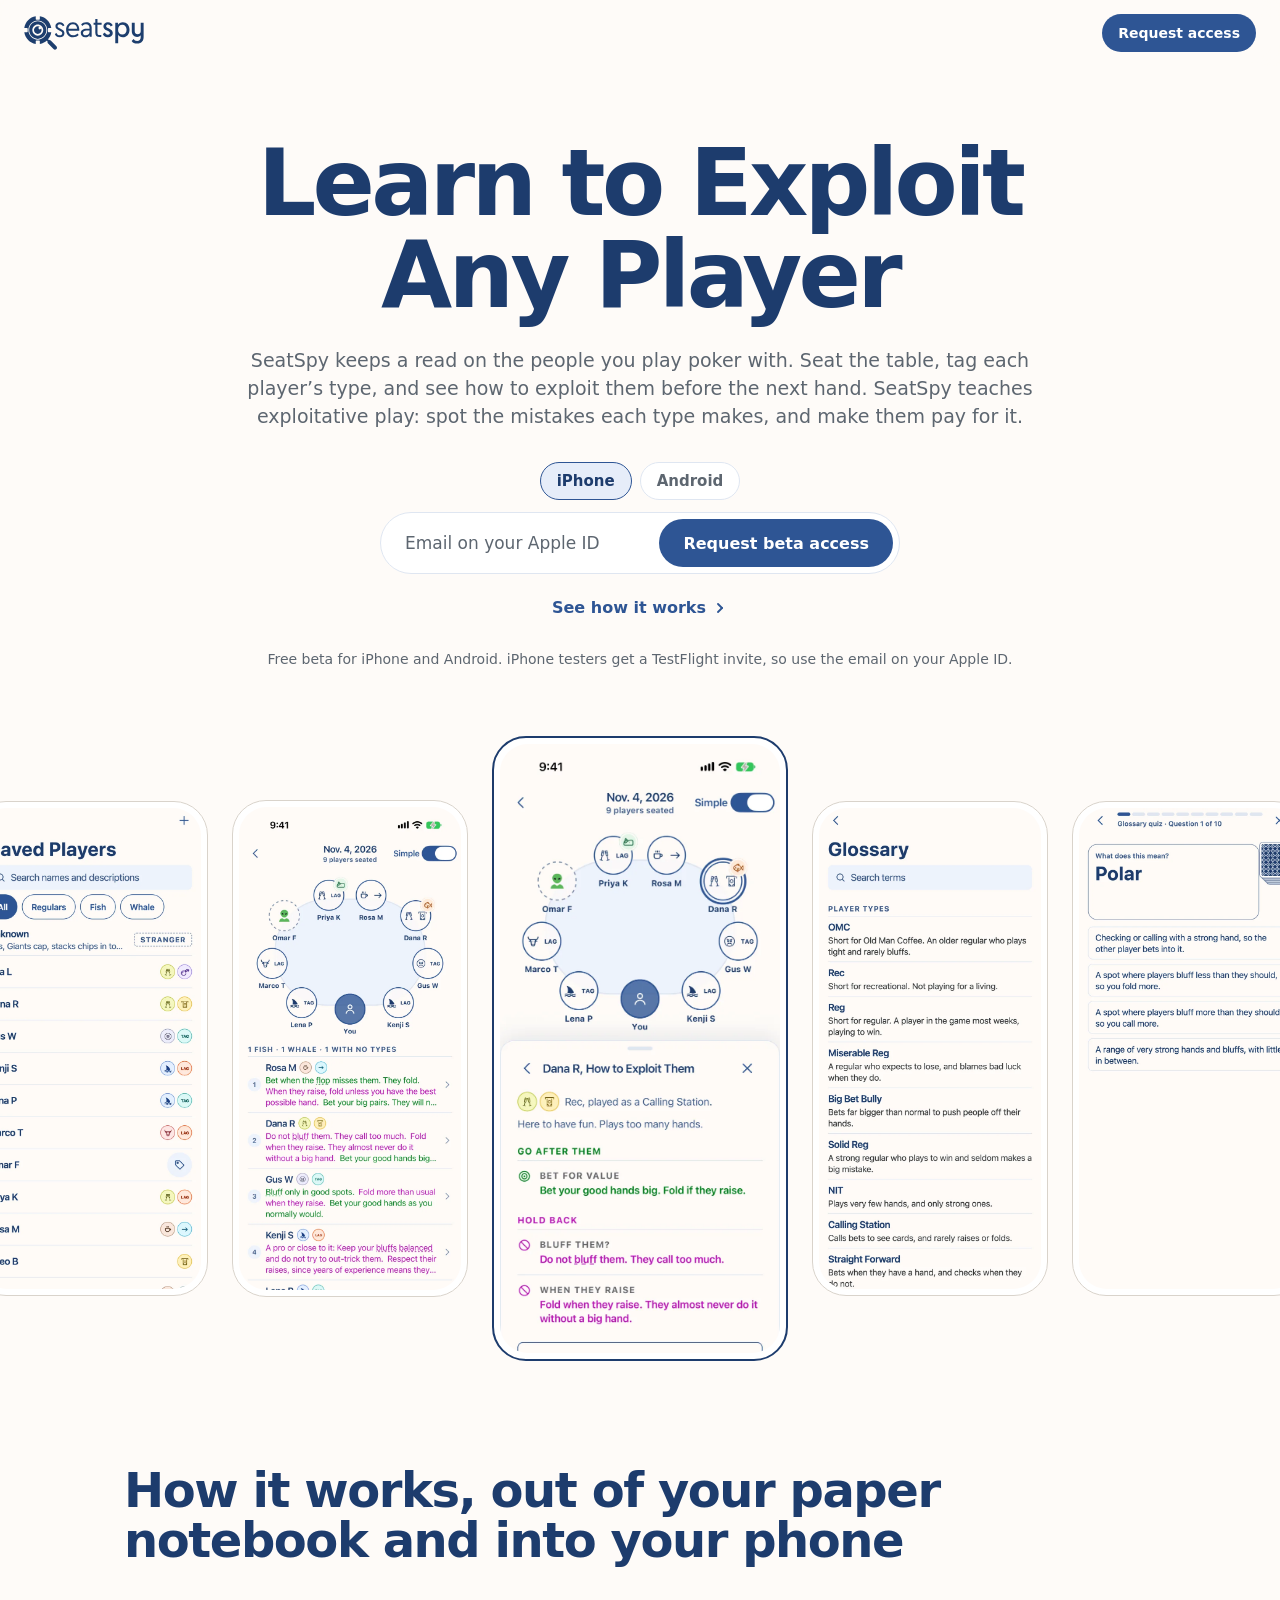
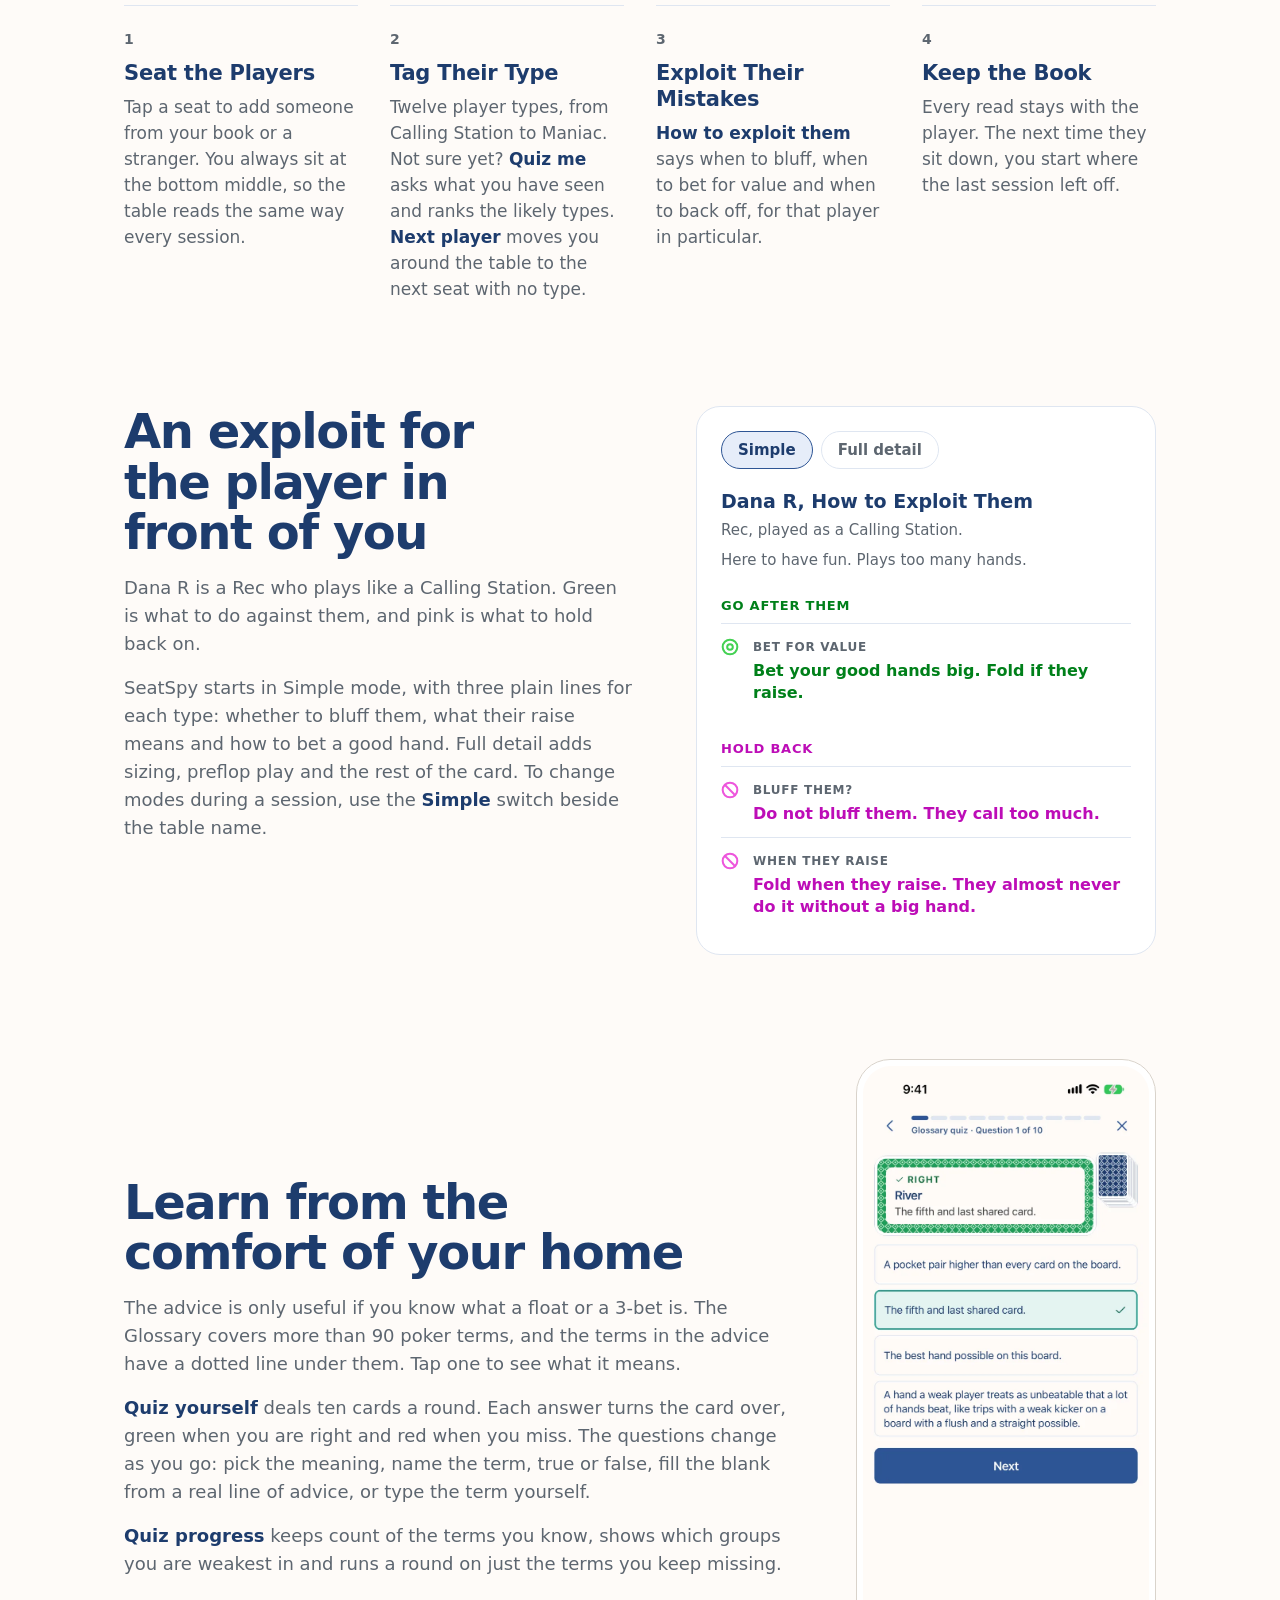
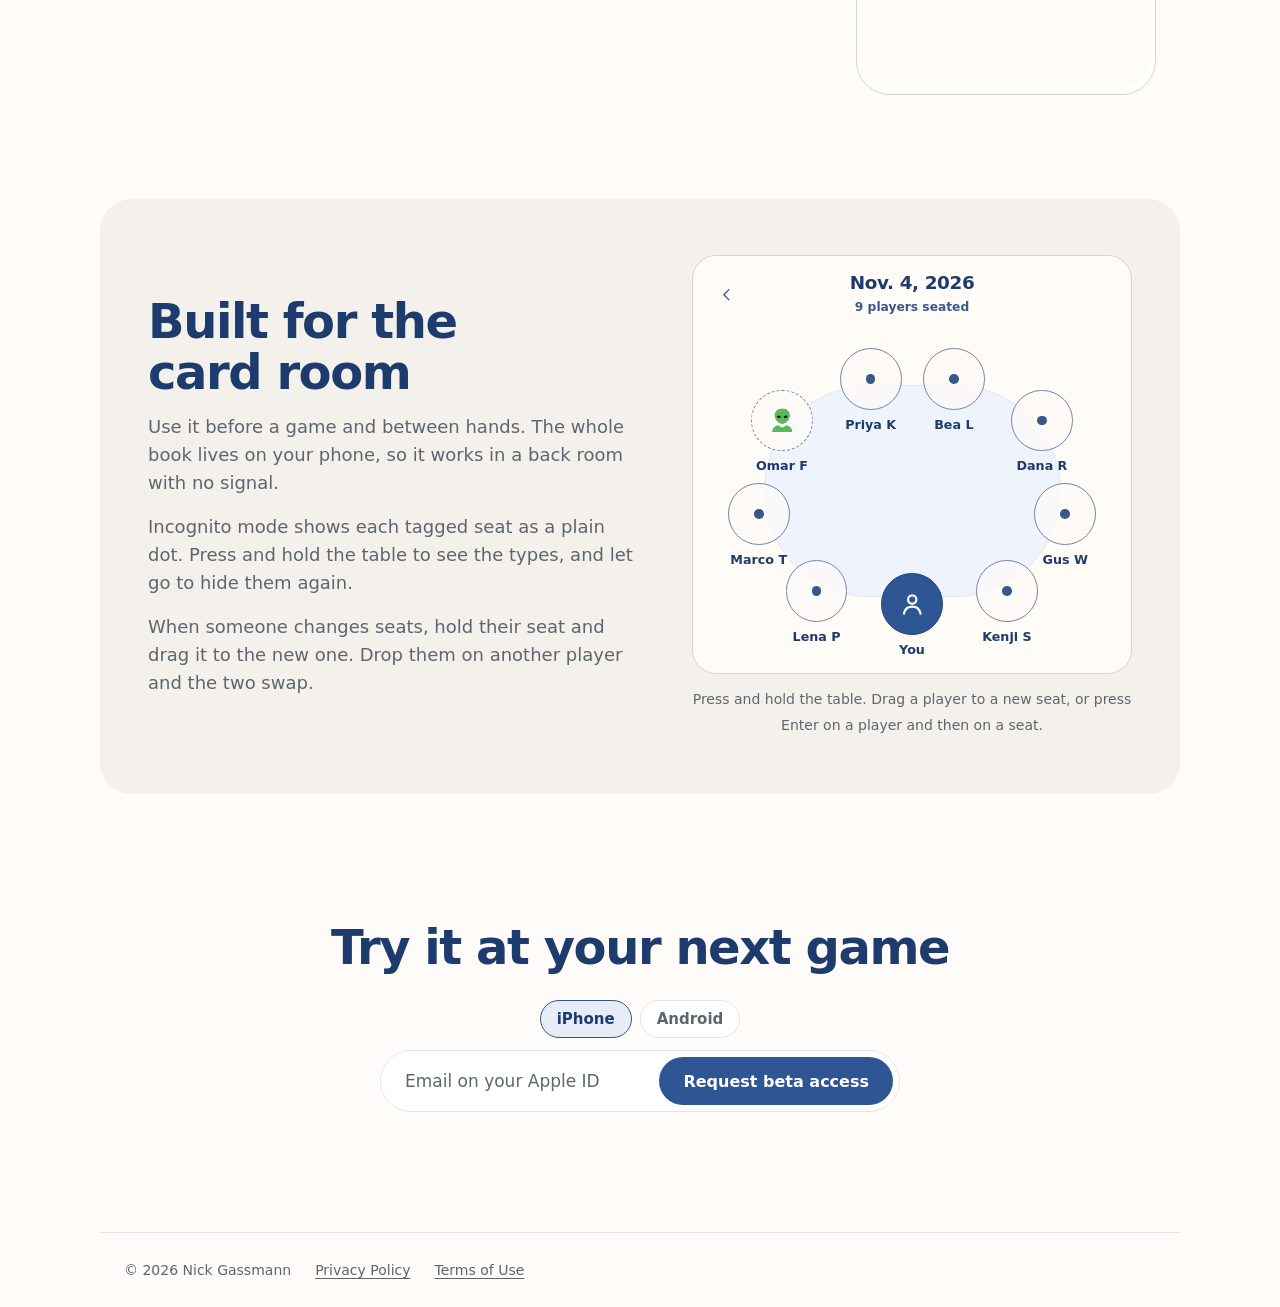
==== commit 9f35e400: "SeatSpy page: How it works names the paper notebook" ====
--- a/seatspy/index.html
+++ b/seatspy/index.html
@@ -72,7 +72,7 @@
 </section>
 
 <section class="how" id="how">
-  <h2 class="t-reveal">How it works, out of your notebook and into your phone</h2>
+  <h2 class="t-reveal">How it works, out of your paper notebook and into your phone</h2>
   <ol class="steps">
     <li class="step t-reveal">
       <h3>Seat the Players</h3>
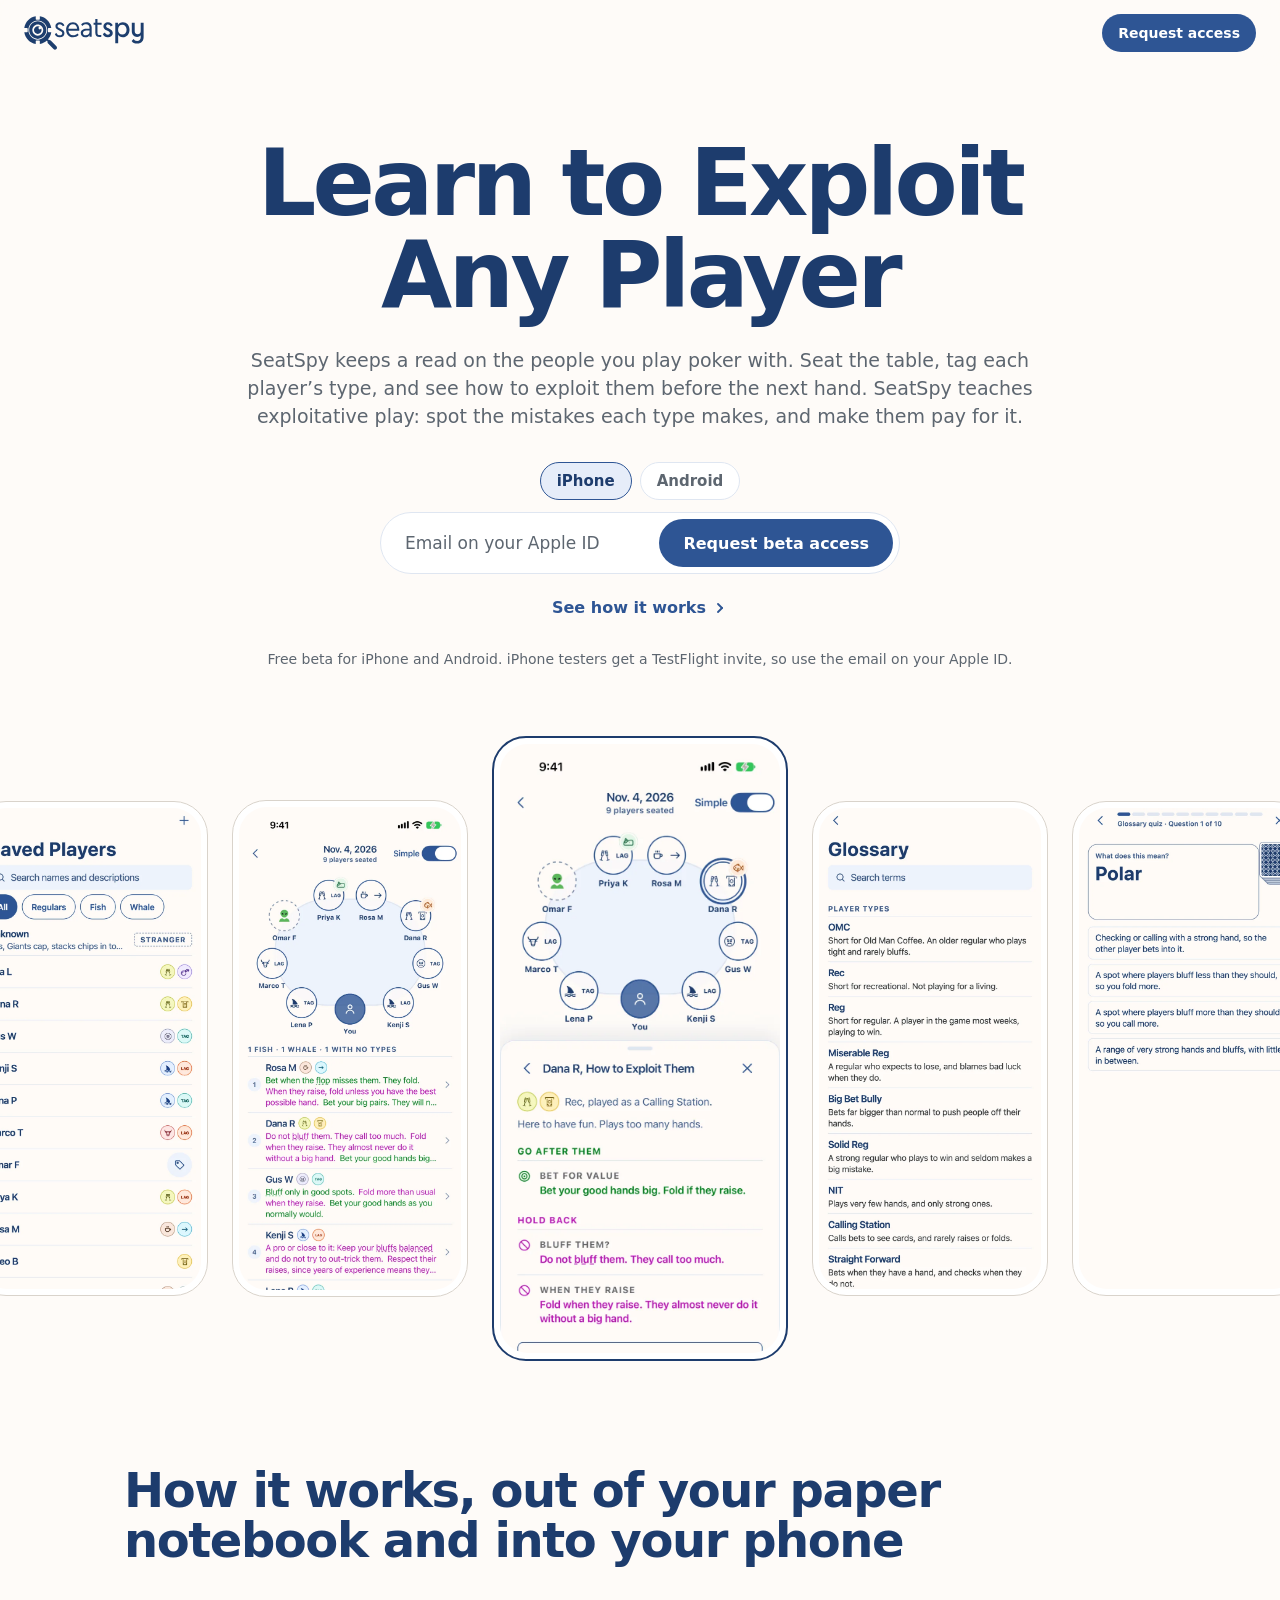
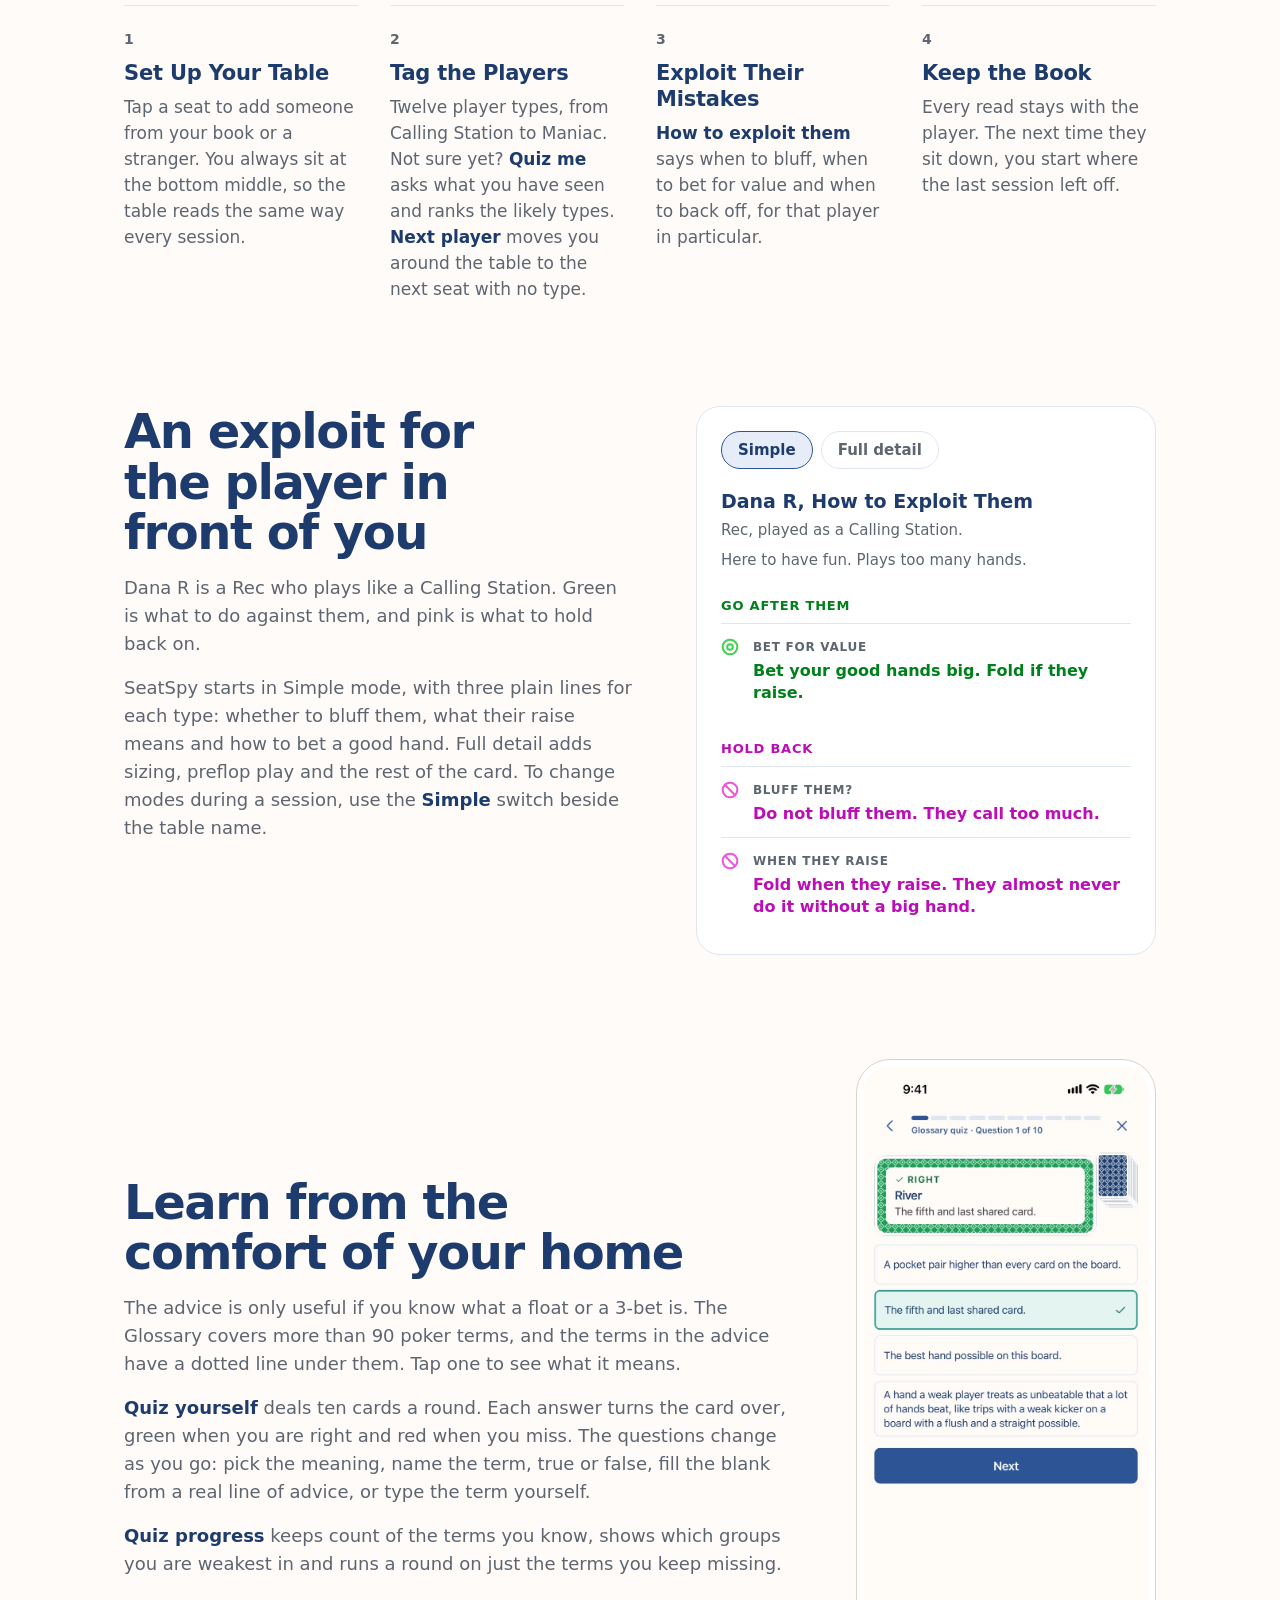
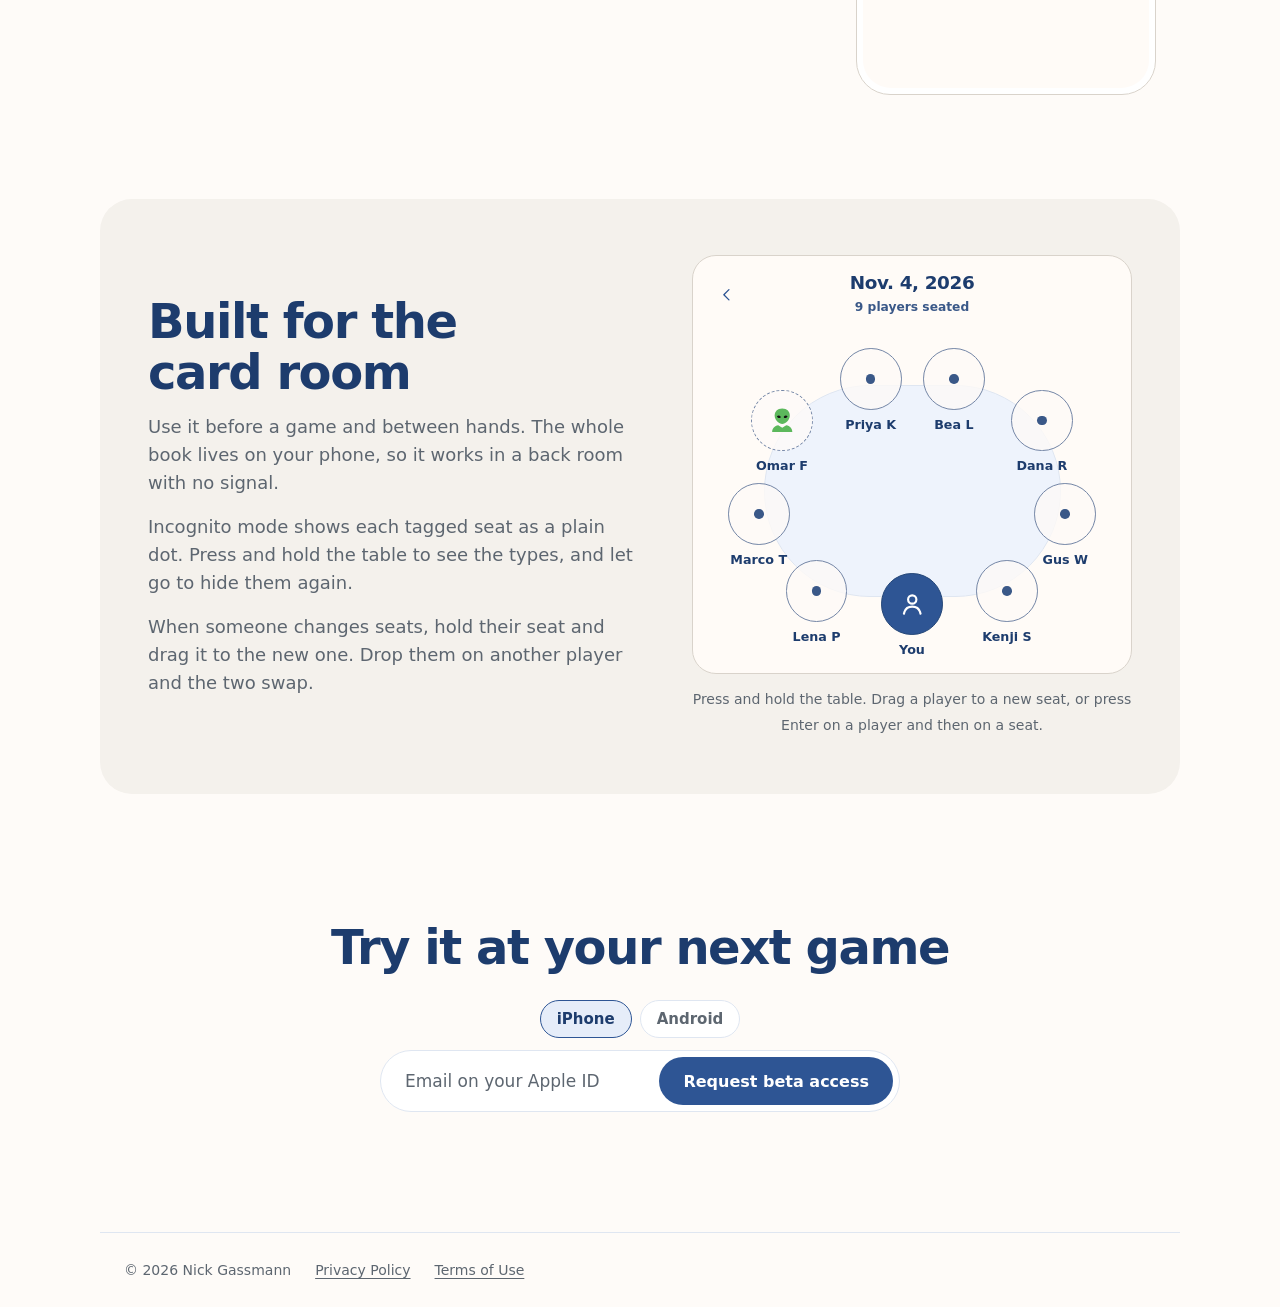
==== commit 69a60f8d: "SeatSpy page: Set Up Your Table, Tag the Players" ====
--- a/seatspy/index.html
+++ b/seatspy/index.html
@@ -75,11 +75,11 @@
   <h2 class="t-reveal">How it works, out of your paper notebook and into your phone</h2>
   <ol class="steps">
     <li class="step t-reveal">
-      <h3>Seat the Players</h3>
+      <h3>Set Up Your Table</h3>
       <p>Tap a seat to add someone from your book or a stranger. You always sit at the bottom middle, so the table reads the same way every session.</p>
     </li>
     <li class="step t-reveal">
-      <h3>Tag Their Type</h3>
+      <h3>Tag the Players</h3>
       <p>Twelve player types, from Calling Station to Maniac. Not sure yet? <b>Quiz me</b> asks what you have seen and ranks the likely types. <b>Next player</b> moves you around the table to the next seat with no type.</p>
     </li>
     <li class="step t-reveal">
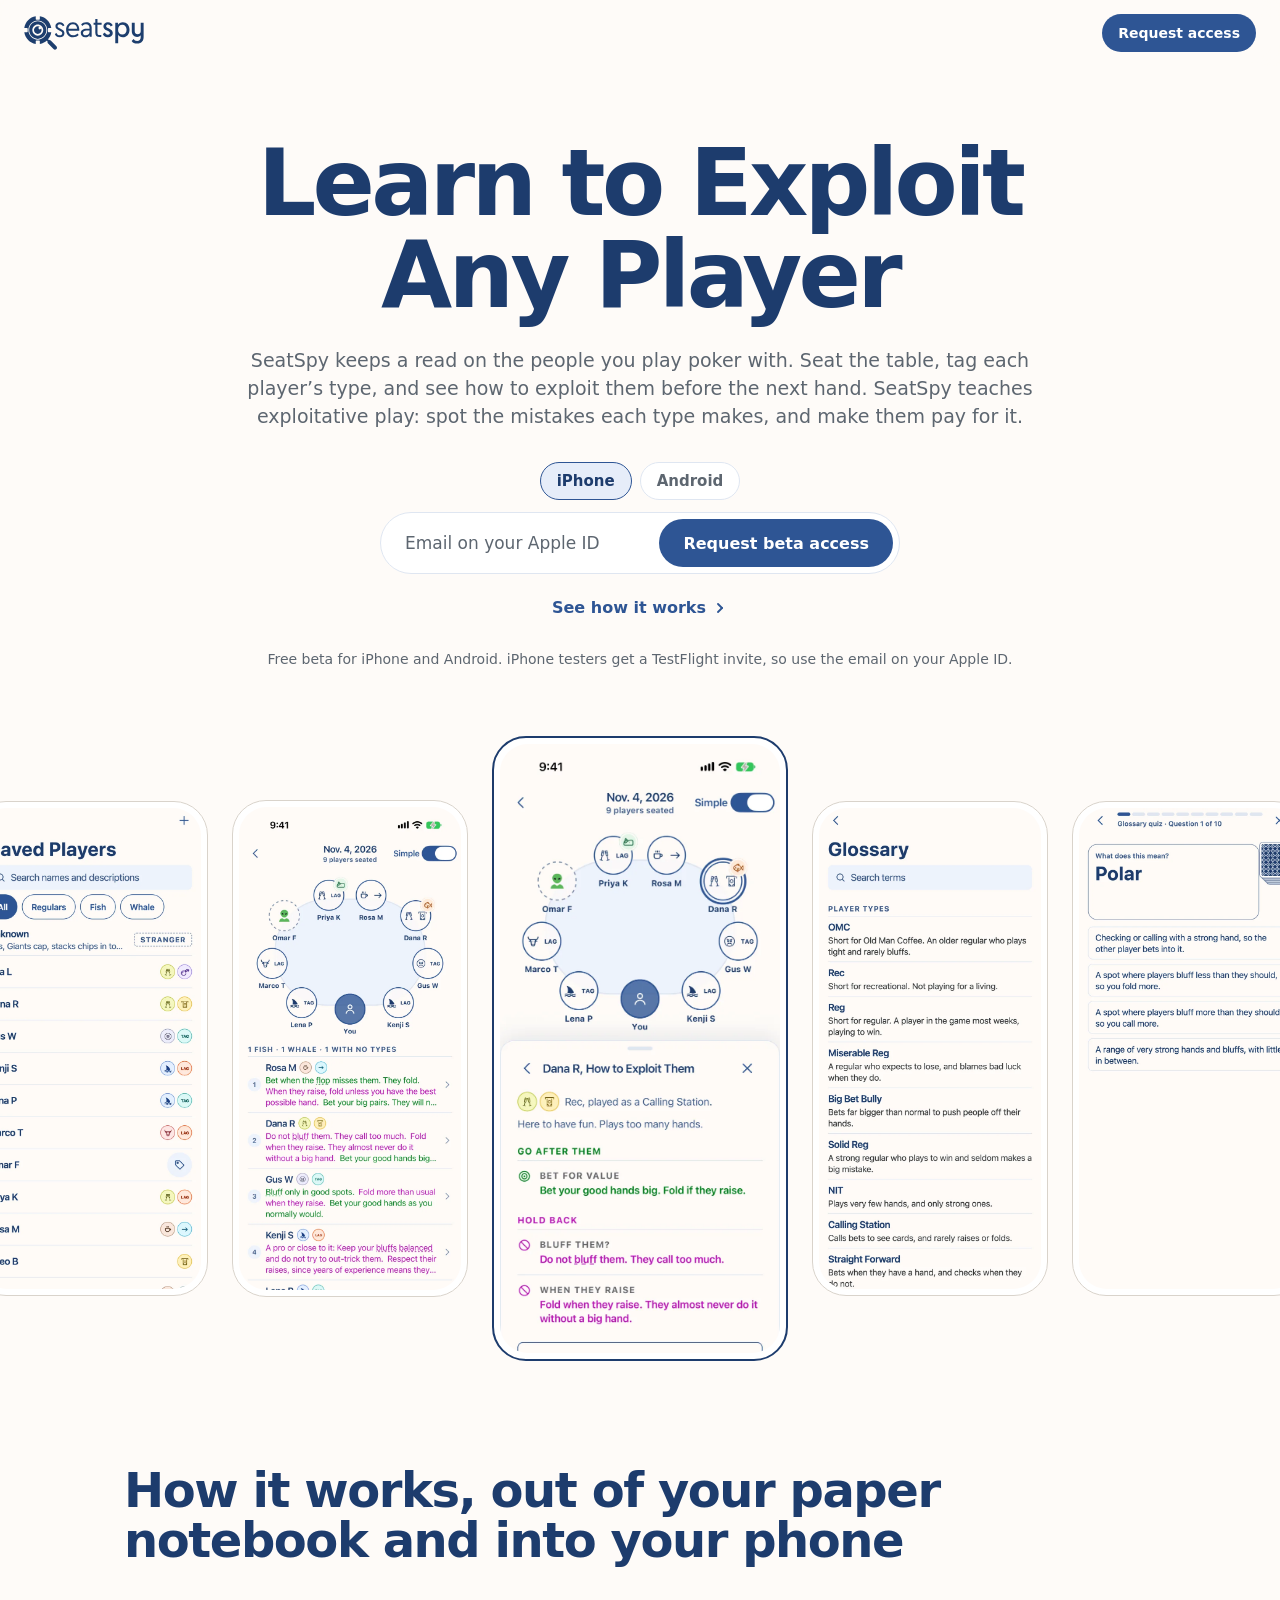
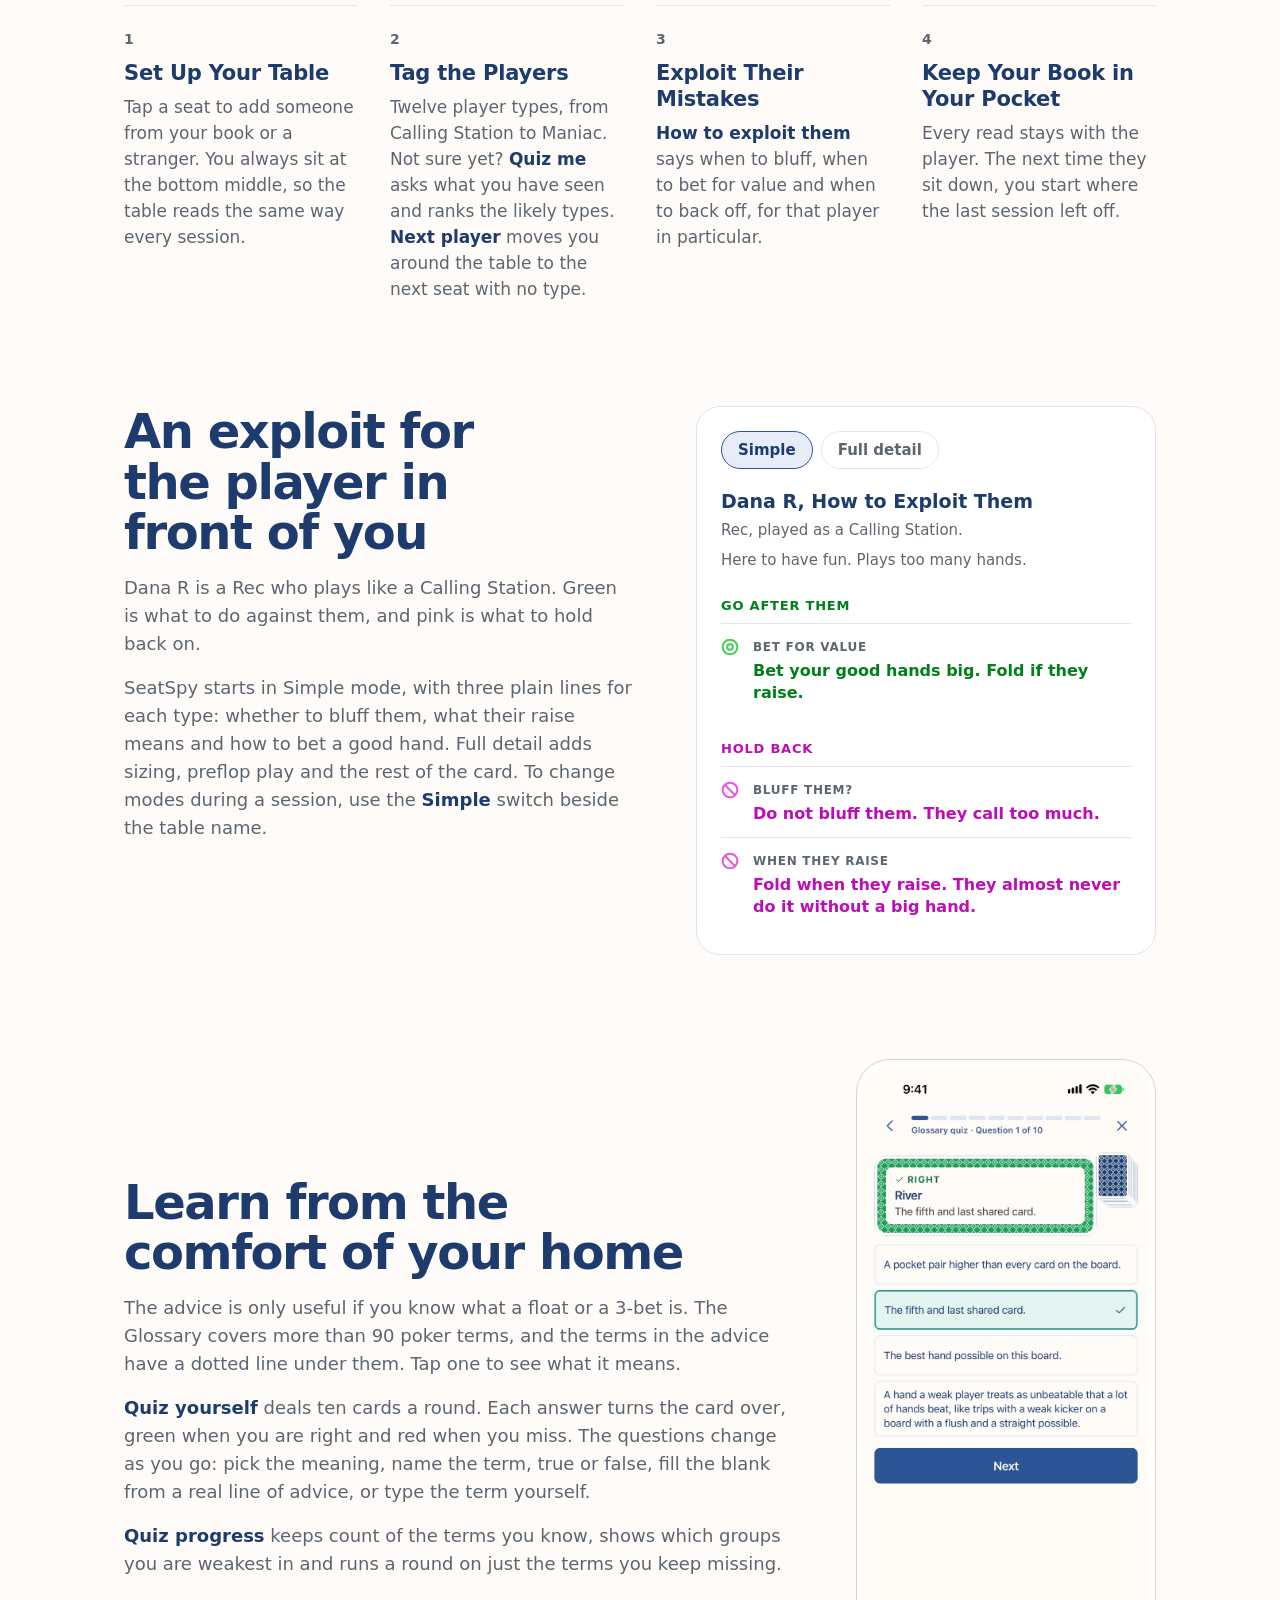
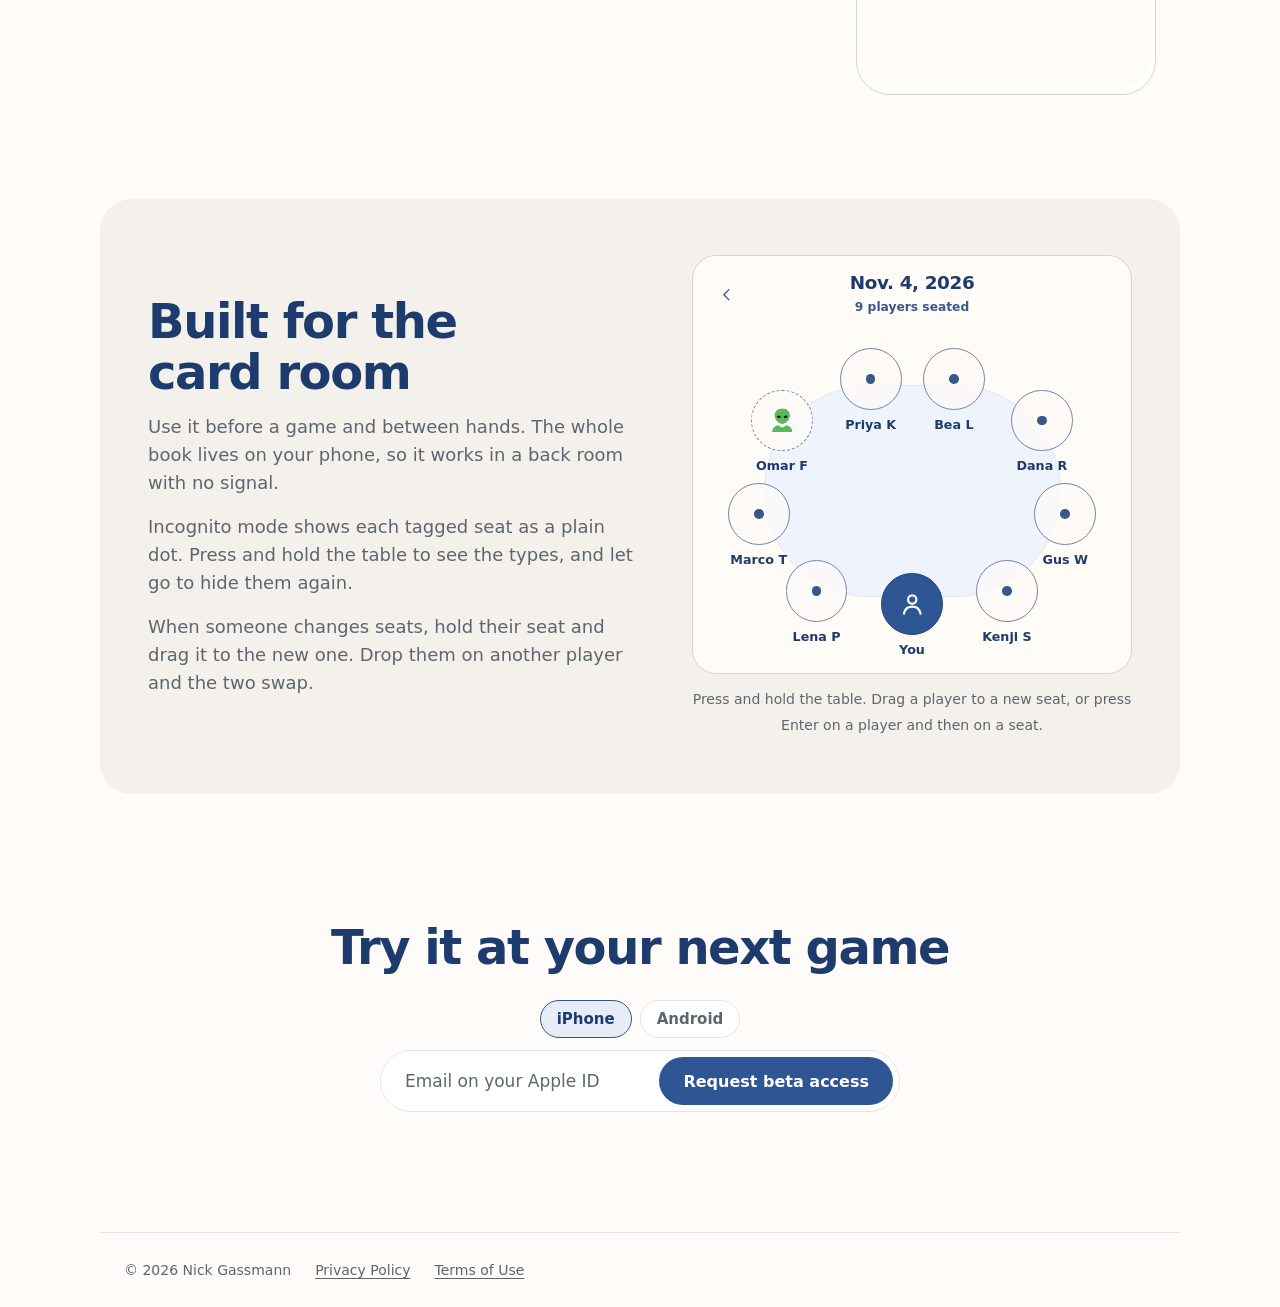
==== commit 226b7106: "SeatSpy page: Keep Your Book in Your Pocket" ====
--- a/seatspy/index.html
+++ b/seatspy/index.html
@@ -87,7 +87,7 @@
       <p><b>How to exploit them</b> says when to bluff, when to bet for value and when to back off, for that player in particular.</p>
     </li>
     <li class="step t-reveal">
-      <h3>Keep the Book</h3>
+      <h3>Keep Your Book in Your Pocket</h3>
       <p>Every read stays with the player. The next time they sit down, you start where the last session left off.</p>
     </li>
   </ol>
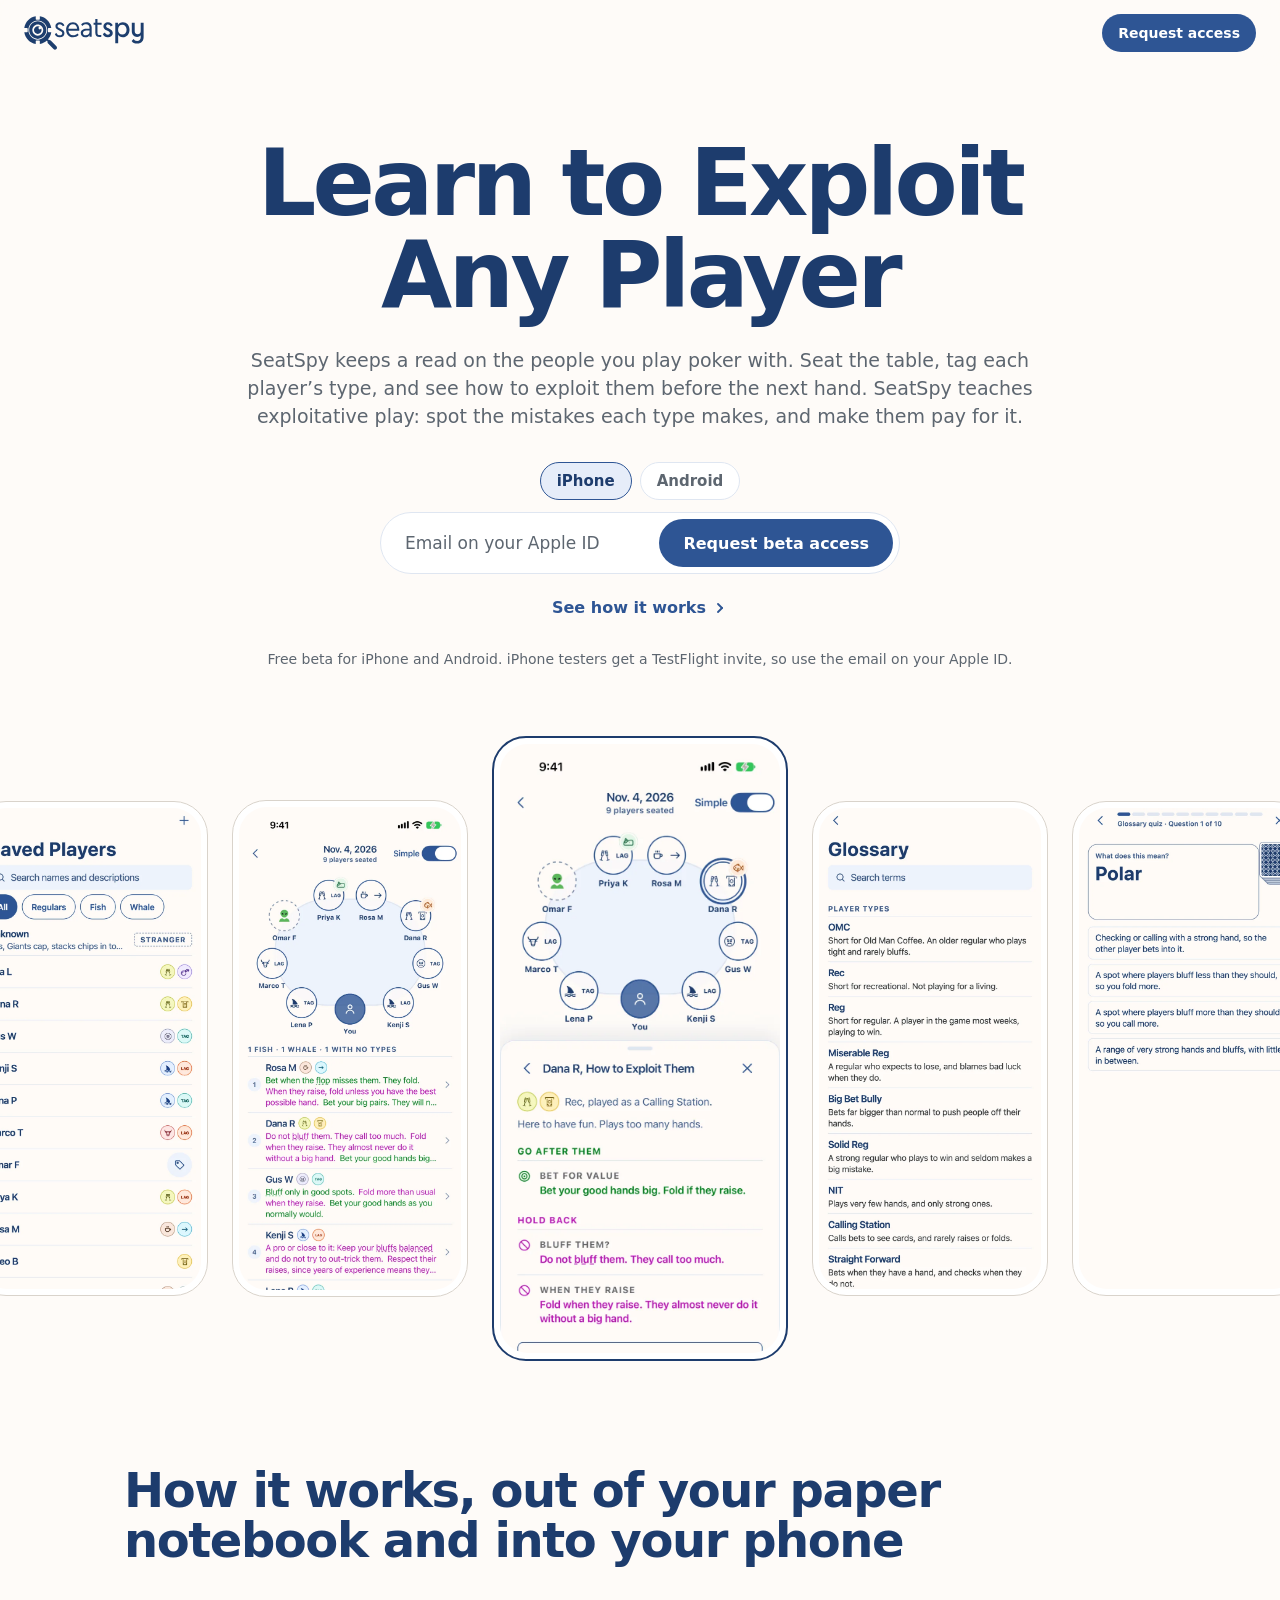
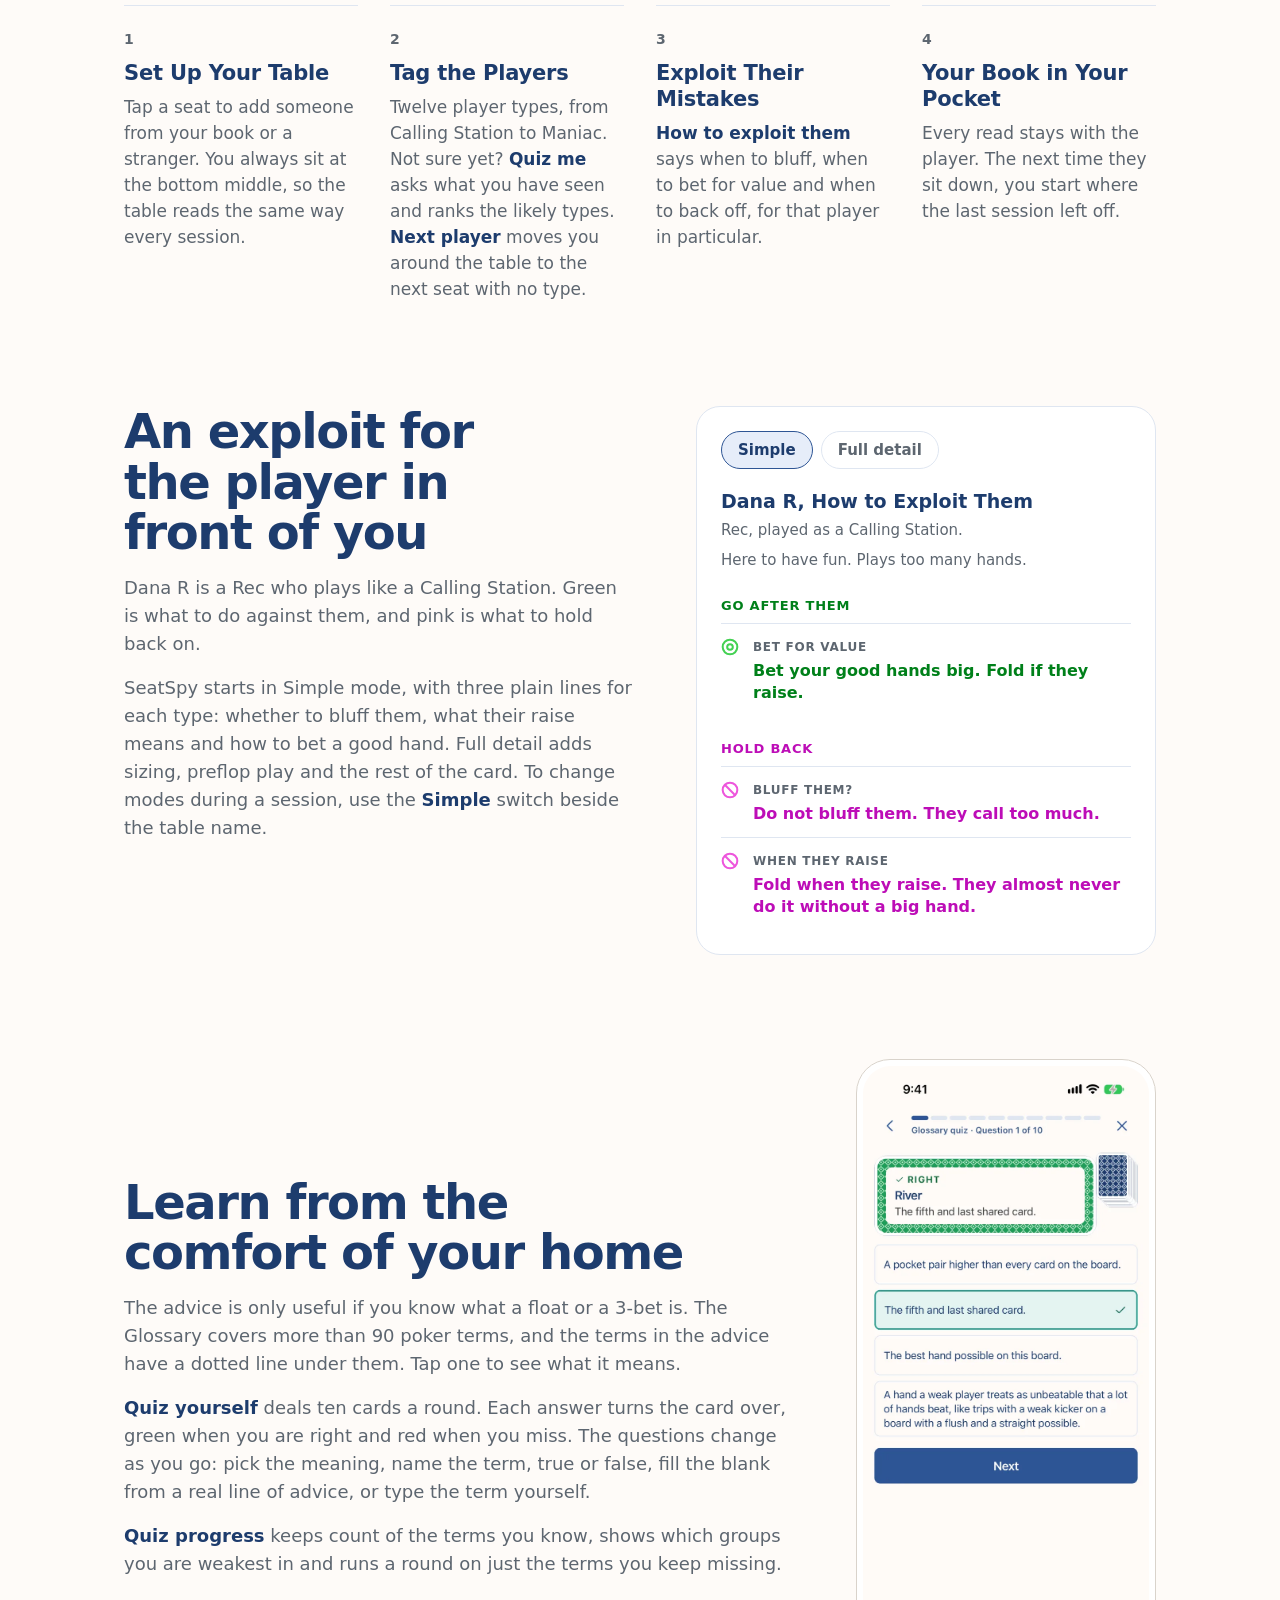
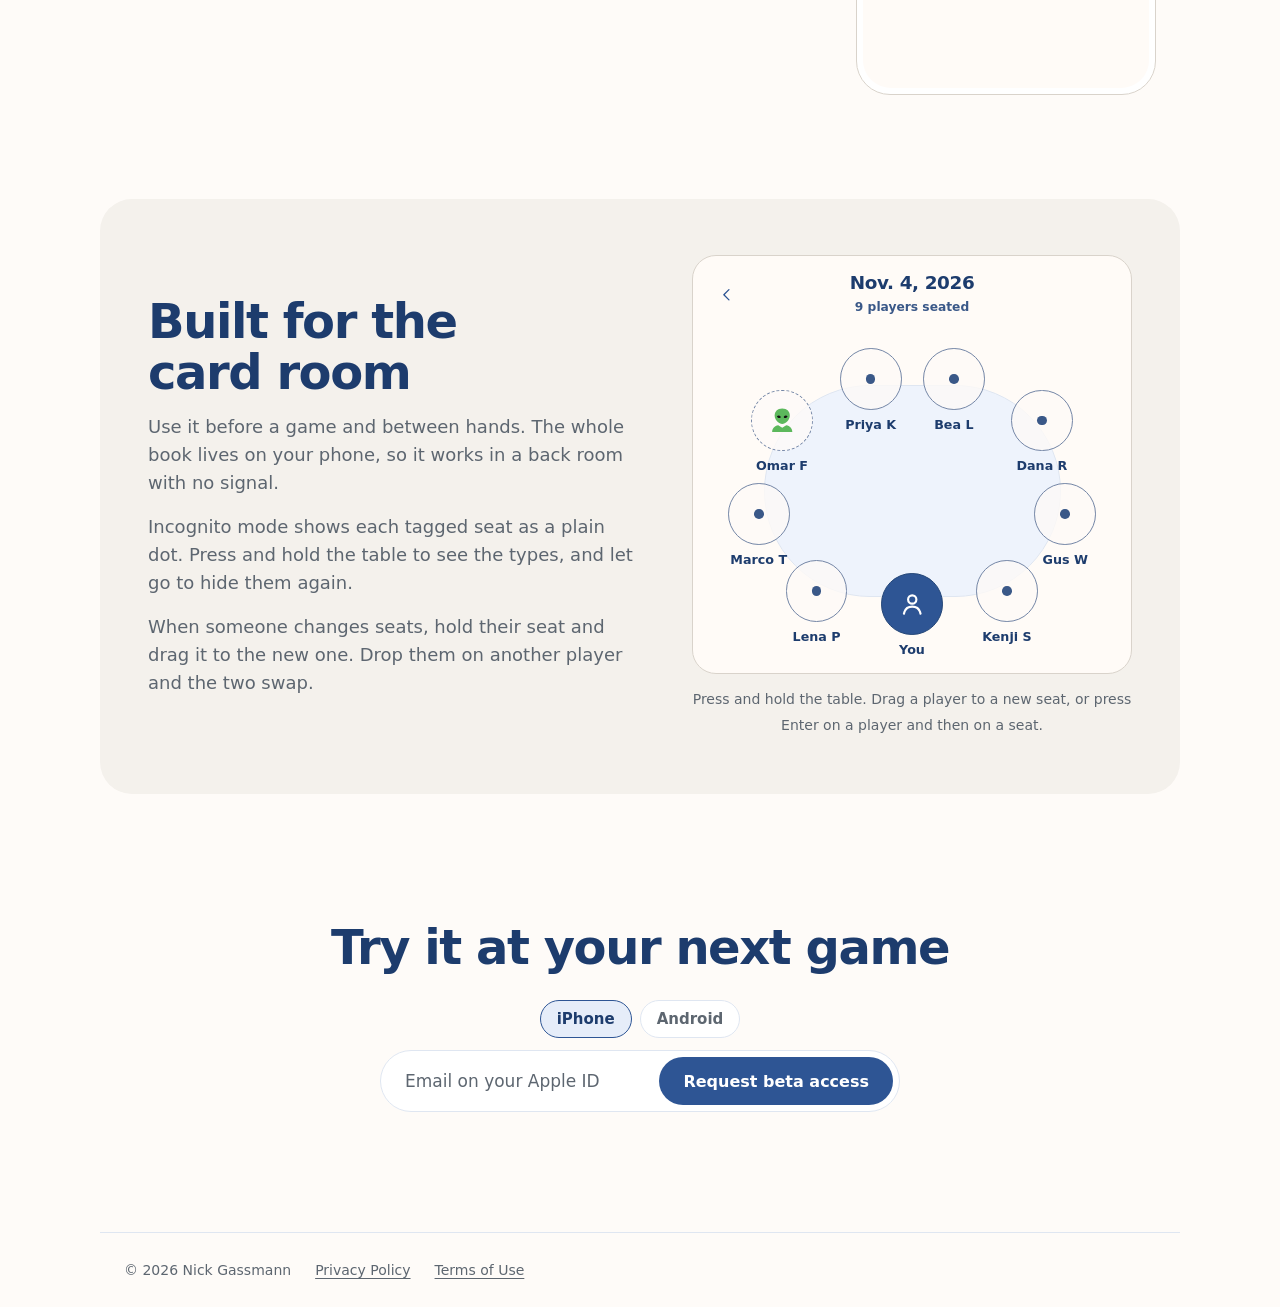
==== commit 9e88c884: "SeatSpy page: Your Book in Your Pocket" ====
--- a/seatspy/index.html
+++ b/seatspy/index.html
@@ -87,7 +87,7 @@
       <p><b>How to exploit them</b> says when to bluff, when to bet for value and when to back off, for that player in particular.</p>
     </li>
     <li class="step t-reveal">
-      <h3>Keep Your Book in Your Pocket</h3>
+      <h3>Your Book in Your Pocket</h3>
       <p>Every read stays with the player. The next time they sit down, you start where the last session left off.</p>
     </li>
   </ol>
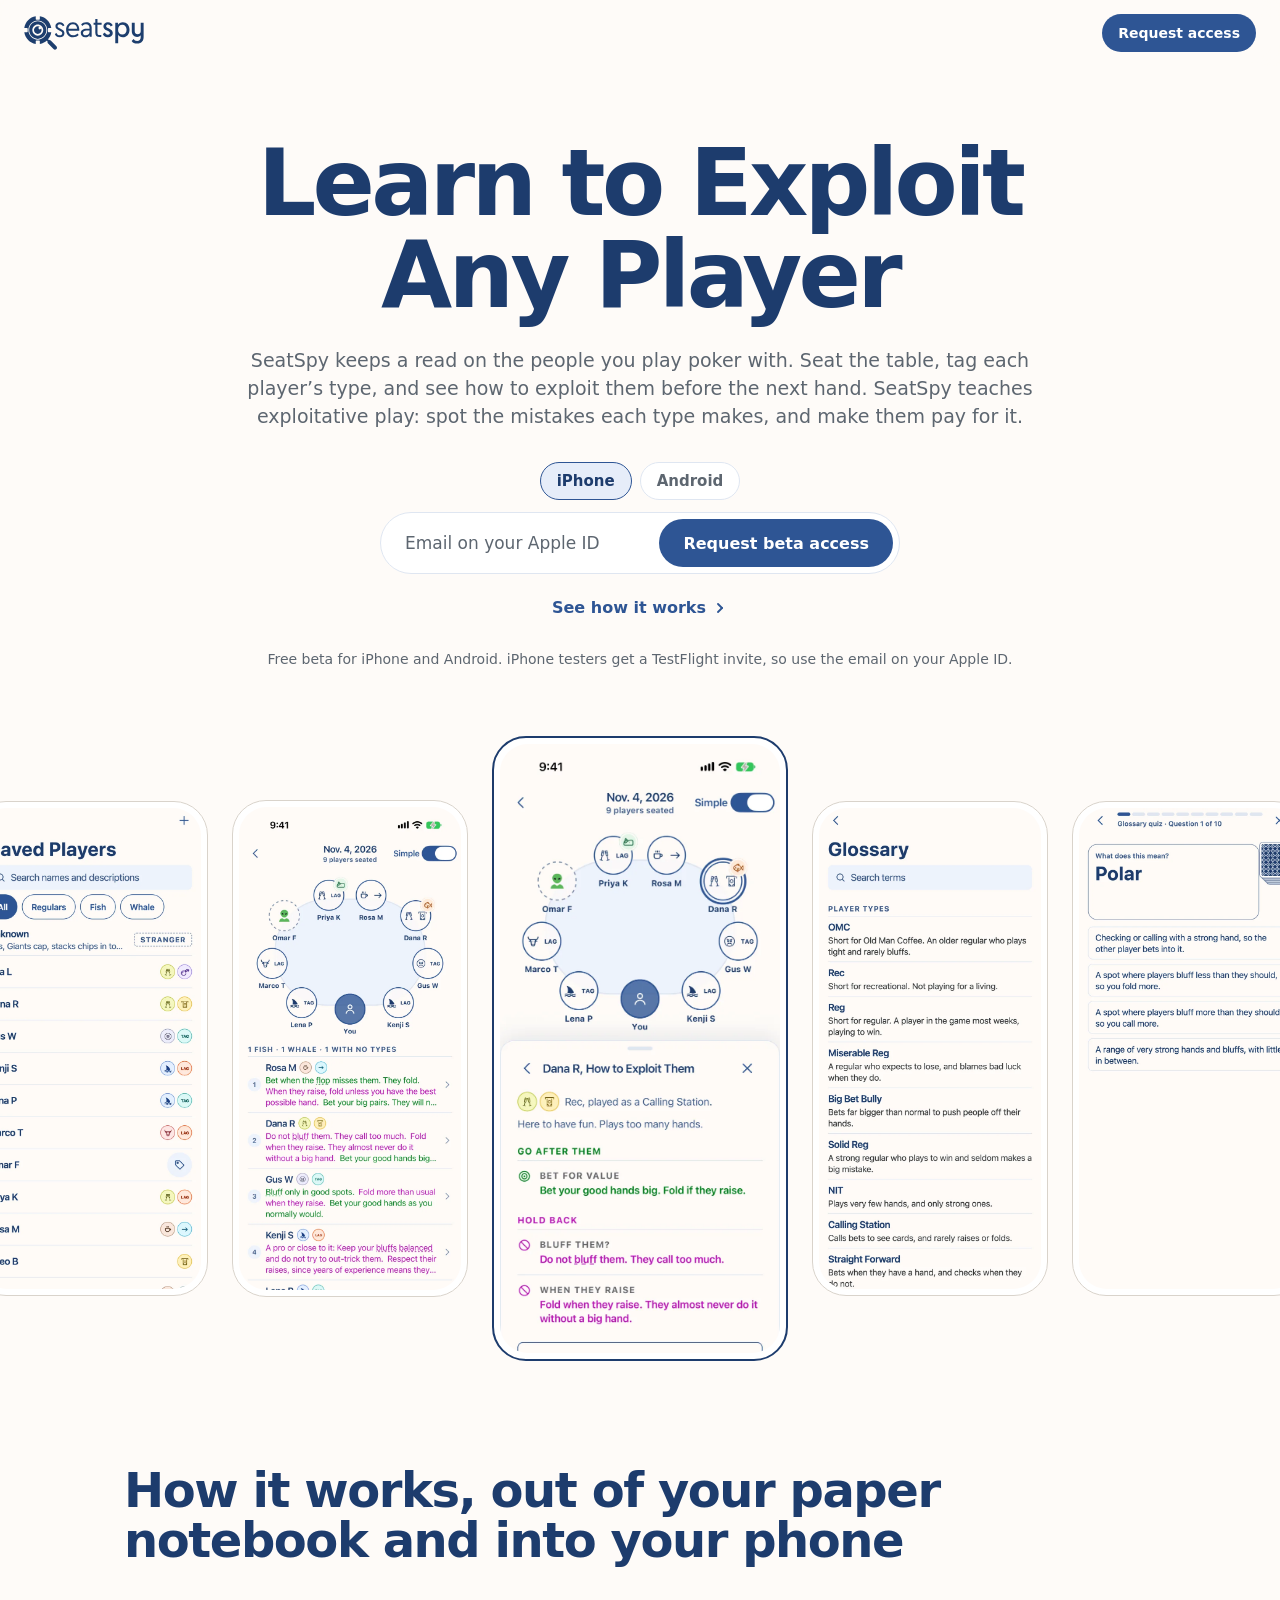
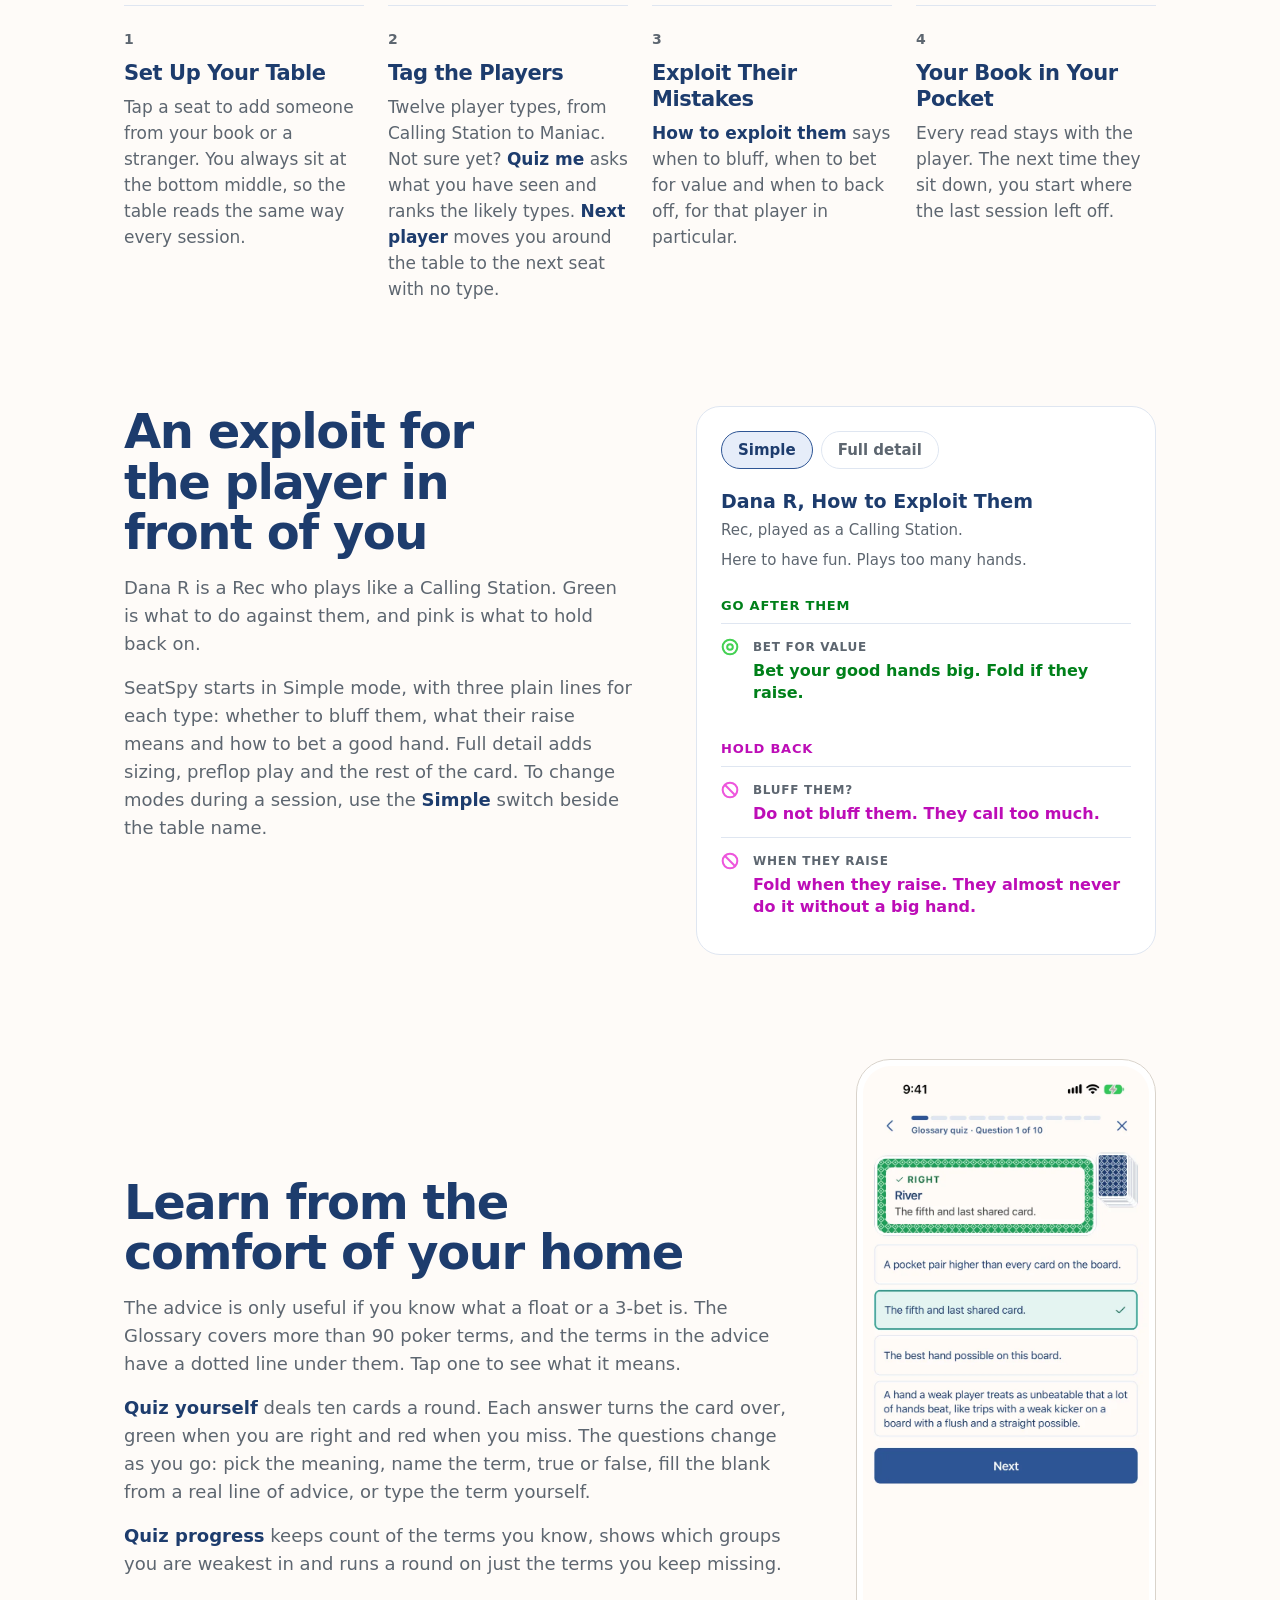
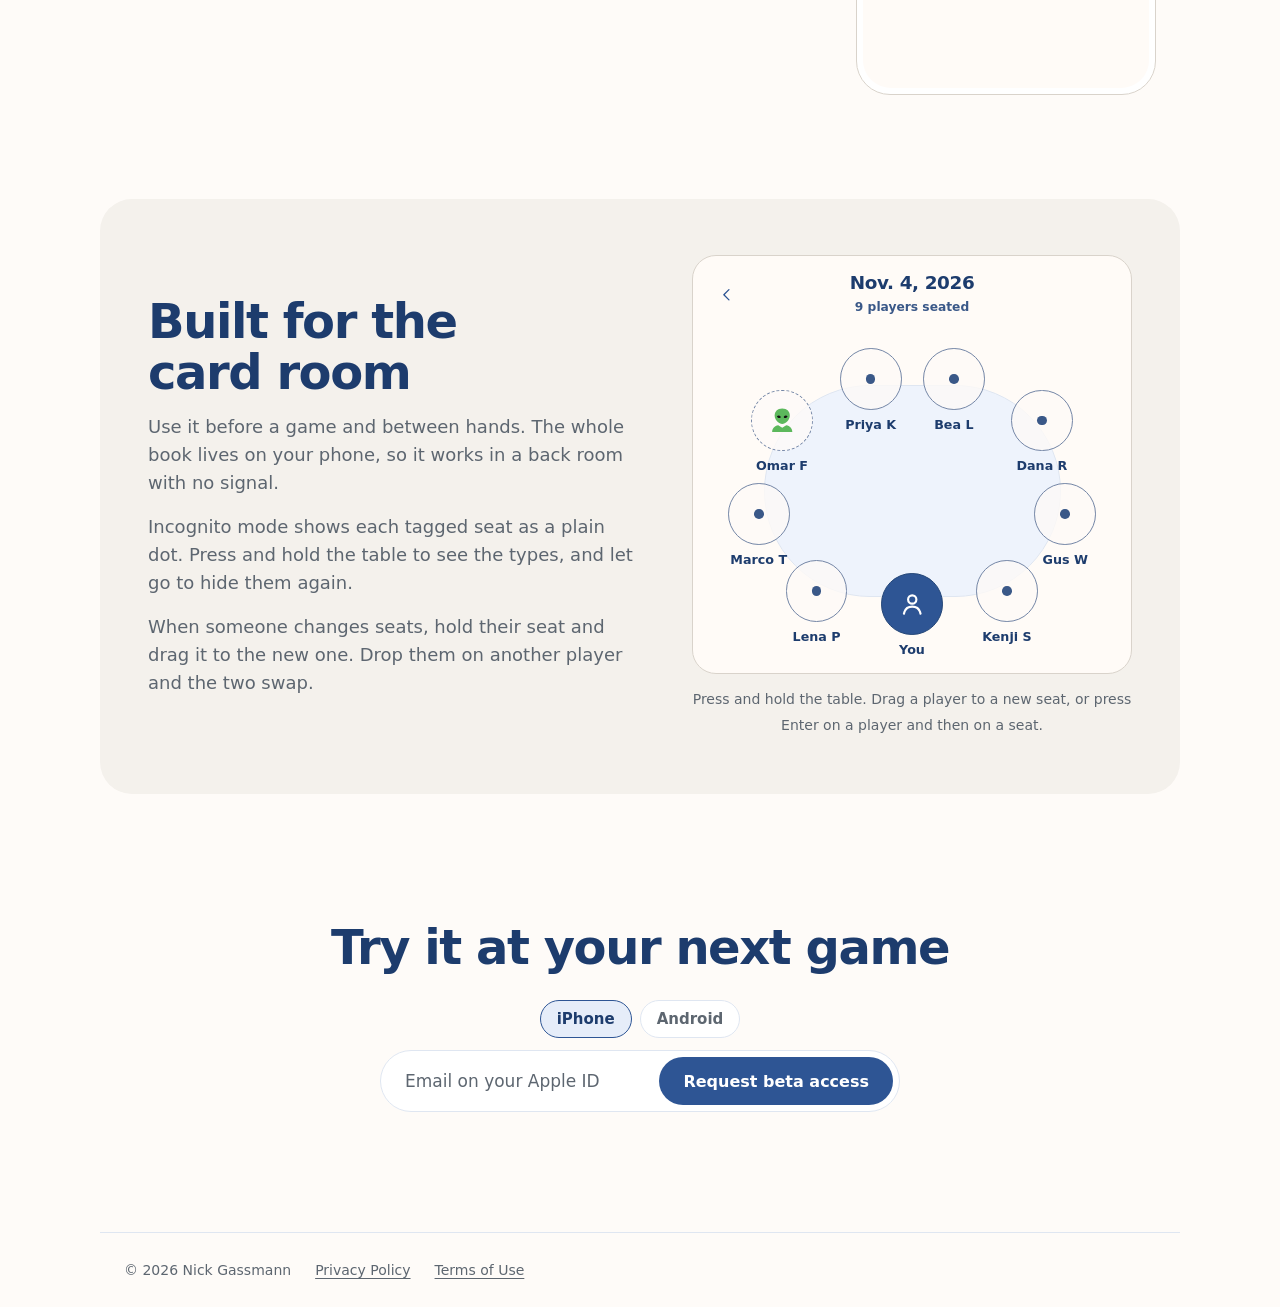
==== commit d4a299dd: "SeatSpy page: step headings fit on one line" ====
--- a/seatspy/index.html
+++ b/seatspy/index.html
@@ -12,7 +12,7 @@
   <meta name="twitter:card" content="summary_large_image">
   <link rel="icon" href="favicon.png">
   <link rel="apple-touch-icon" href="icon.png">
-  <link rel="stylesheet" href="home.css?v=9">
+  <link rel="stylesheet" href="home.css?v=10">
   <script>document.documentElement.classList.add('js');</script>
 </head>
 <body>
--- a/seatspy/home.css
+++ b/seatspy/home.css
@@ -271,7 +271,7 @@
 .how { max-width: 1080px; margin: 0 auto; padding: 0 24px 104px; }
 .steps {
   display: grid; grid-template-columns: repeat(auto-fit, minmax(220px, 1fr));
-  gap: 32px; margin-top: 40px;
+  gap: 24px; margin-top: 40px;
   counter-reset: step;
 }
 .step { position: relative; padding-top: 20px; counter-increment: step; }
@@ -280,7 +280,7 @@
   height: 1px; background: var(--line); transform-origin: left;
 }
 .step::before { content: counter(step); color: var(--muted); font-size: 14px; font-weight: 700; font-variant-numeric: tabular-nums; }
-.step h3 { margin: 8px 0; color: var(--navy); font-size: 21px; line-height: 26px; letter-spacing: -0.01em; }
+.step h3 { margin: 8px 0; color: var(--navy); font-size: 21px; line-height: 26px; letter-spacing: -0.02em; }
 .step p { color: var(--muted); }
 
 /* advice */
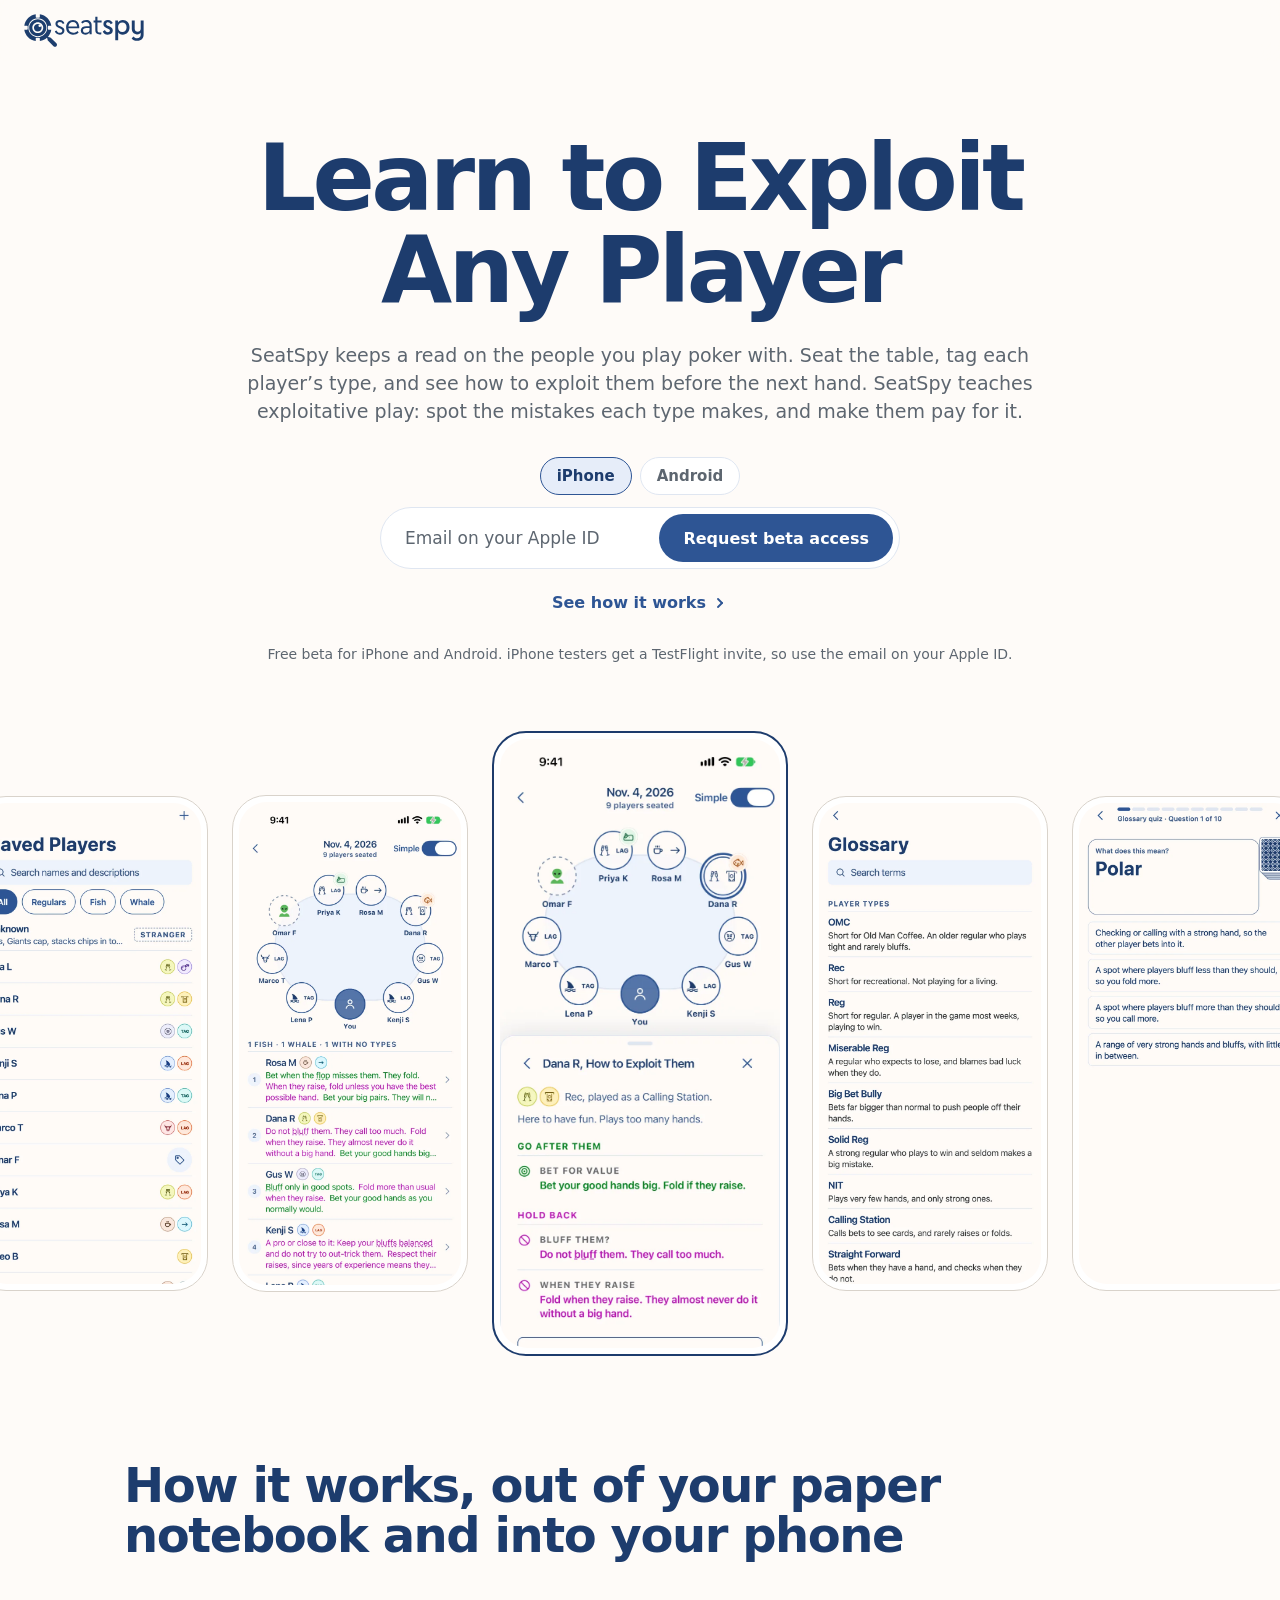
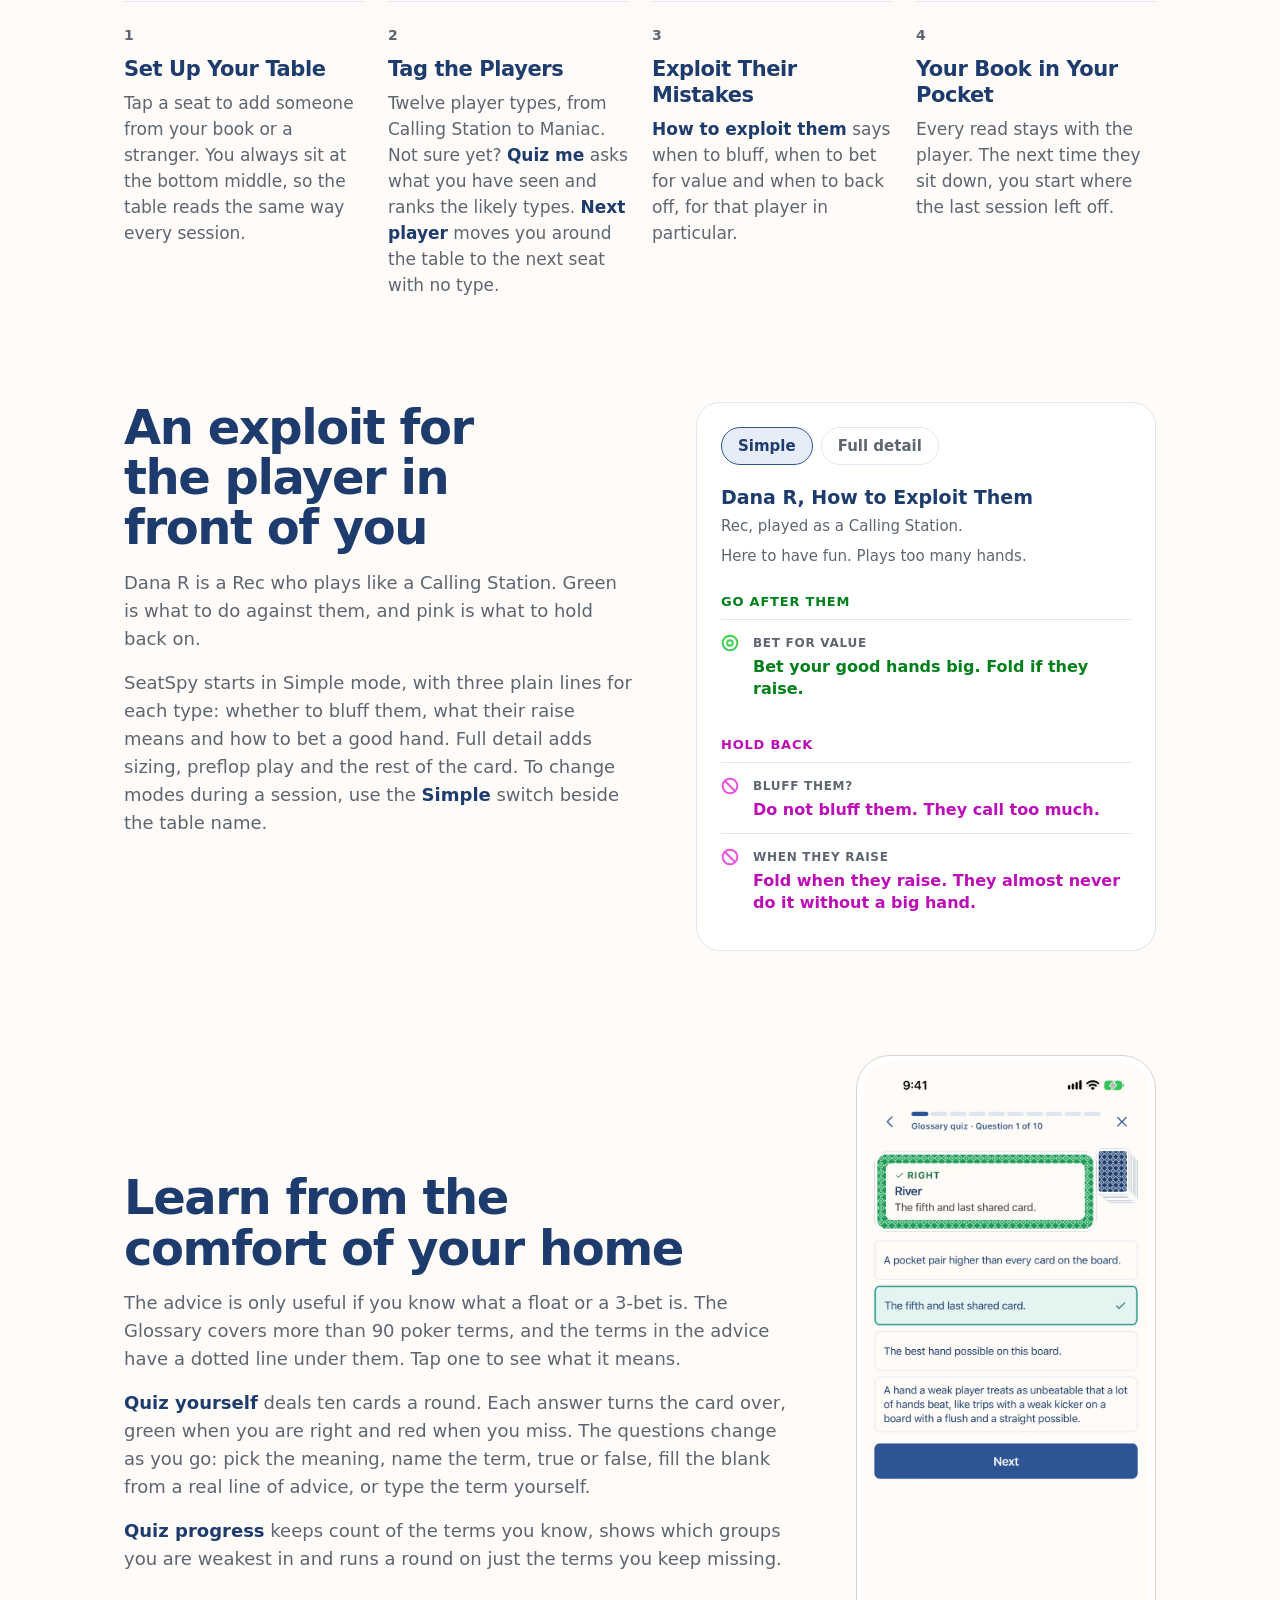
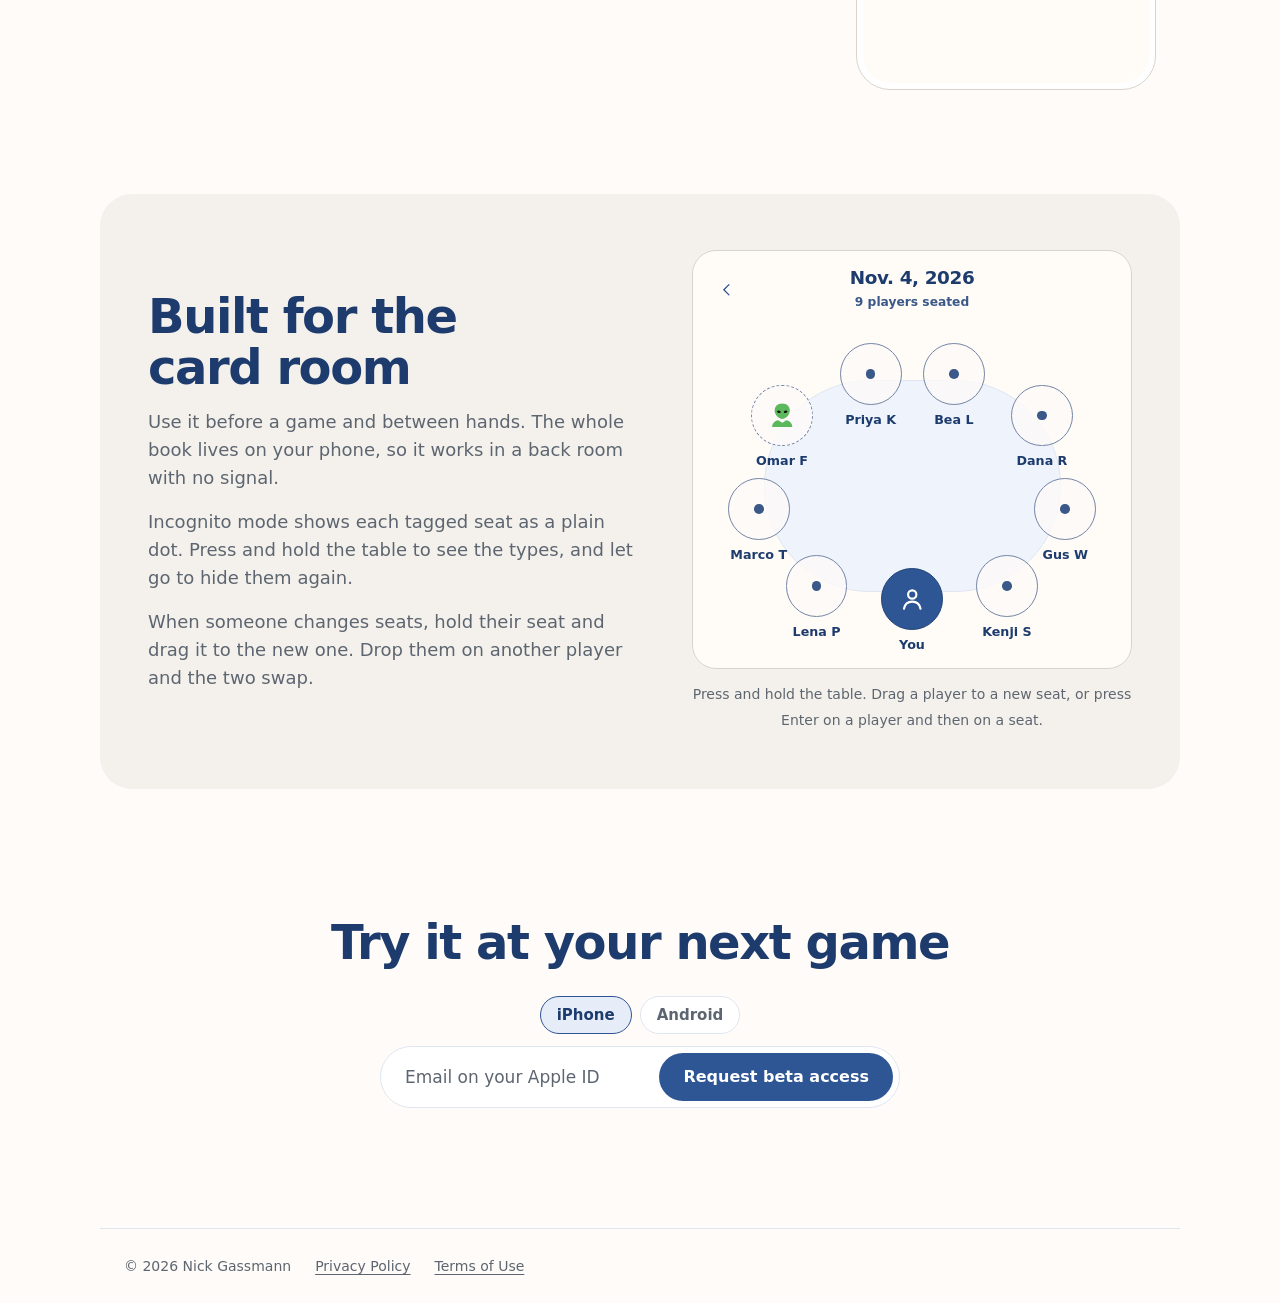
==== commit 73d83208: "SeatSpy page: remove Request access from the top bar" ====
--- a/seatspy/index.html
+++ b/seatspy/index.html
@@ -12,14 +12,13 @@
   <meta name="twitter:card" content="summary_large_image">
   <link rel="icon" href="favicon.png">
   <link rel="apple-touch-icon" href="icon.png">
-  <link rel="stylesheet" href="home.css?v=10">
+  <link rel="stylesheet" href="home.css?v=11">
   <script>document.documentElement.classList.add('js');</script>
 </head>
 <body>
 
 <nav class="bar">
   <a class="brand" href="./"><img src="logo.svg" alt="SeatSpy" width="140" height="39"></a>
-  <a class="pill pill-dark pill-small" href="#request">Request access</a>
 </nav>
 
 <header class="hero t-stagger">
--- a/seatspy/home.css
+++ b/seatspy/home.css
@@ -87,7 +87,6 @@
 .pill-dark:hover { background: #244677; }
 .pill-line { border: 1.5px solid var(--blue); color: var(--blue); }
 .pill-line:hover { background: var(--pill); }
-.pill-small { min-height: 38px; padding: 0 16px; font-size: 14px; }
 
 /* see how it works chevron */
 .t-learn-chevron {
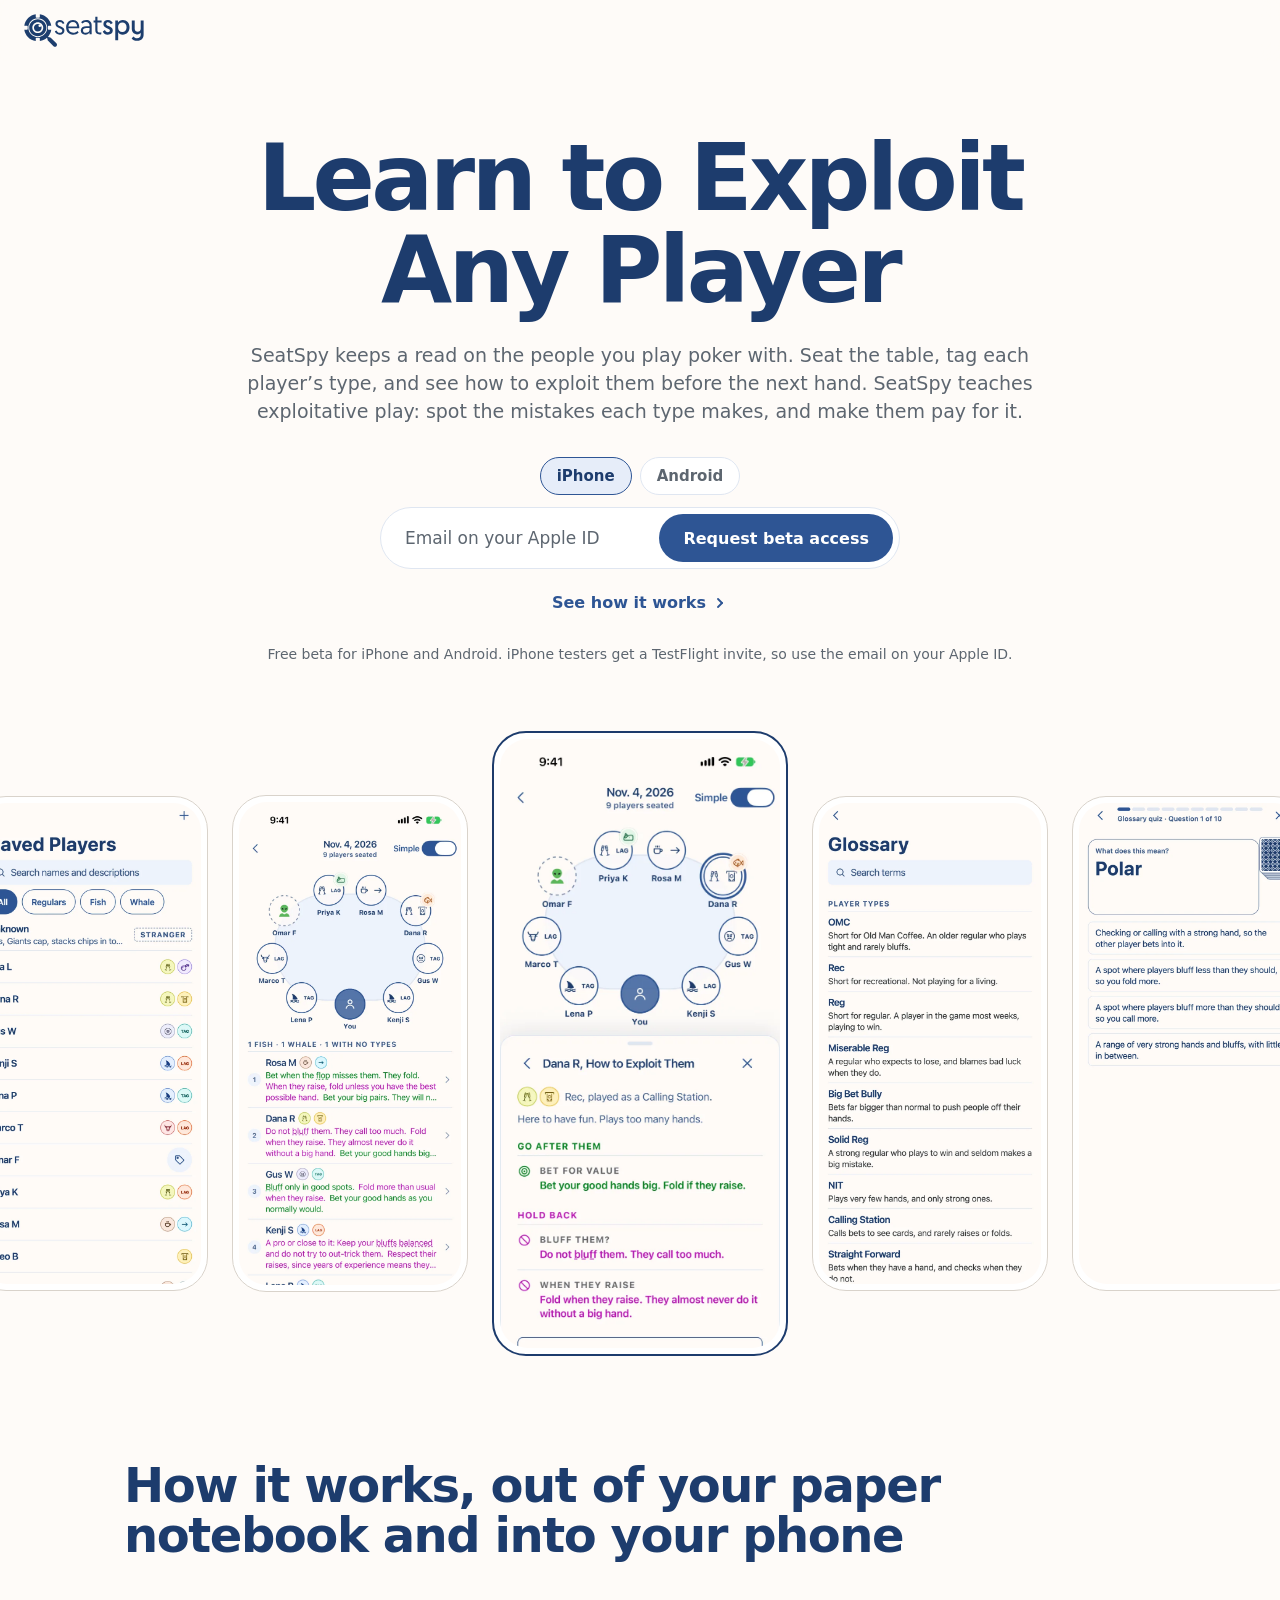
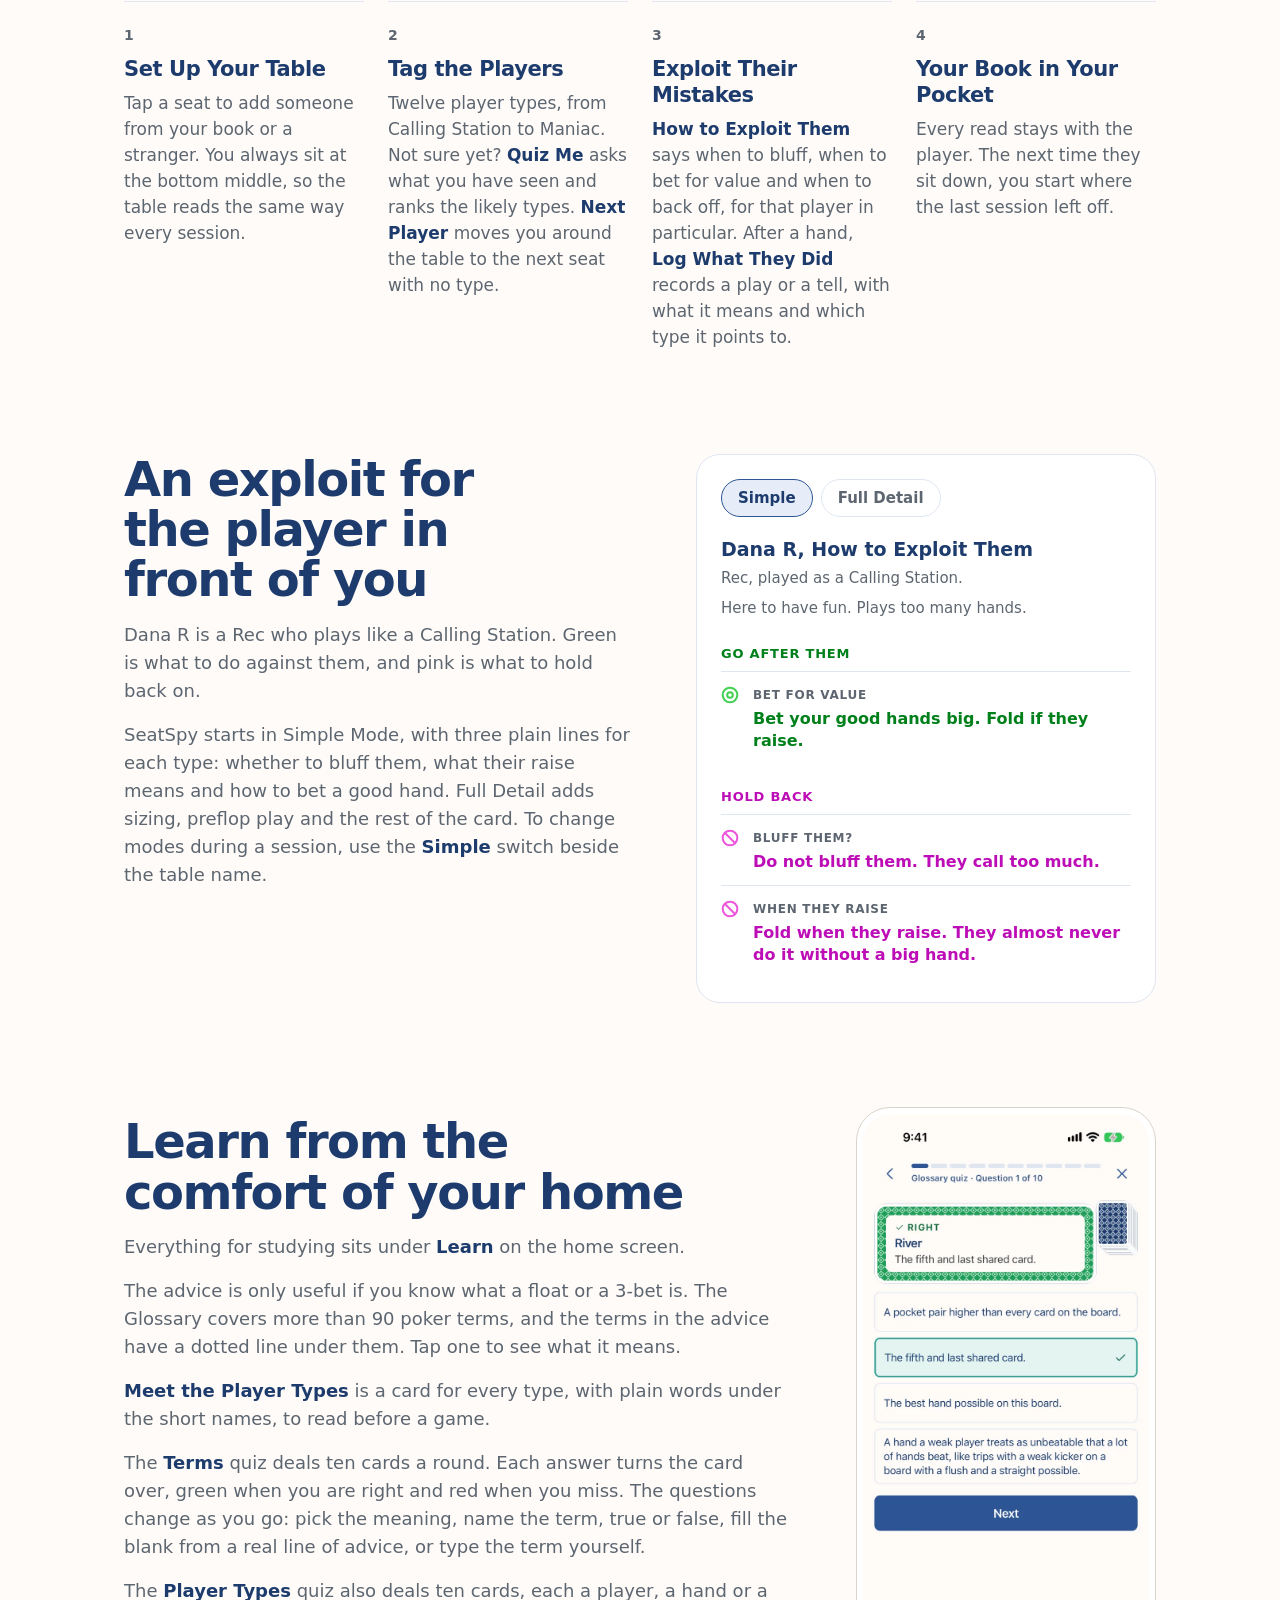
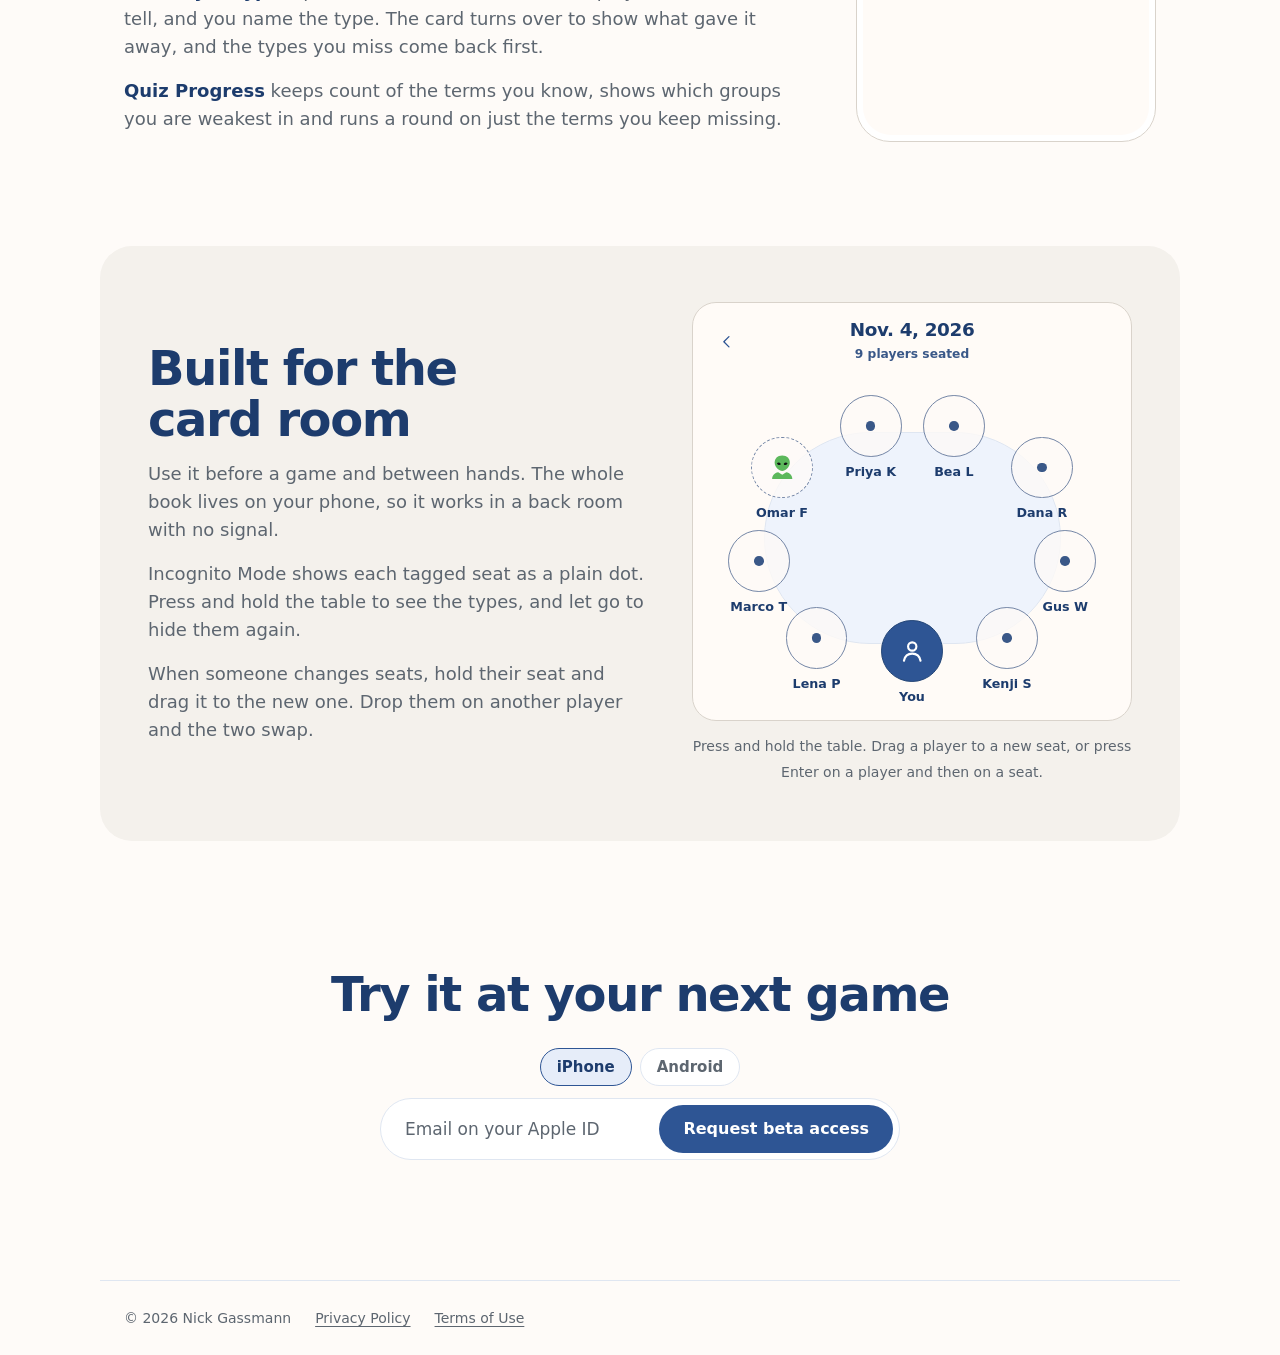
==== commit 8c31ac37: "SeatSpy page: 1.3.0, with Learn, Meet the Player Types, the Player Types quiz and Log What They Did," ====
--- a/seatspy/index.html
+++ b/seatspy/index.html
@@ -63,8 +63,8 @@
 <section class="showcase" aria-label="SeatSpy screens">
   <div class="phones">
     <figure class="deal t-tilt" style="--x:-2"><div class="phone t-tilt-card"><img src="screens/saved.webp" alt="Saved Players, a list of players with their type icons" width="720" height="1561"><div class="t-tilt-glare"></div></div></figure>
-    <figure class="deal t-tilt" style="--x:-1"><div class="phone t-tilt-card"><img src="screens/table-read.webp" alt="The table in Simple mode, with a plain line on how to play each seated player" width="720" height="1565"><div class="t-tilt-glare"></div></div></figure>
-    <figure class="deal t-tilt deal-main" style="--x:0"><div class="phone t-tilt-card"><img src="screens/howto.webp?v=3" alt="How to exploit them for one player in Simple mode, split into Go after them and Hold back" width="720" height="1565"><div class="t-tilt-glare"></div></div></figure>
+    <figure class="deal t-tilt" style="--x:-1"><div class="phone t-tilt-card"><img src="screens/table-read.webp" alt="The table in Simple Mode, with a plain line on how to play each seated player" width="720" height="1565"><div class="t-tilt-glare"></div></div></figure>
+    <figure class="deal t-tilt deal-main" style="--x:0"><div class="phone t-tilt-card"><img src="screens/howto.webp?v=3" alt="How to Exploit Them for one player in Simple Mode, split into Go after them and Hold back" width="720" height="1565"><div class="t-tilt-glare"></div></div></figure>
     <figure class="deal t-tilt" style="--x:1"><div class="phone t-tilt-card"><img src="screens/glossary.webp" alt="The Glossary, with every player type and term" width="720" height="1561"><div class="t-tilt-glare"></div></div></figure>
     <figure class="deal t-tilt" style="--x:2"><div class="phone t-tilt-card"><img src="screens/quiz.webp" alt="The glossary quiz, one card at a time" width="720" height="1561"><div class="t-tilt-glare"></div></div></figure>
   </div>
@@ -79,11 +79,11 @@
     </li>
     <li class="step t-reveal">
       <h3>Tag the Players</h3>
-      <p>Twelve player types, from Calling Station to Maniac. Not sure yet? <b>Quiz me</b> asks what you have seen and ranks the likely types. <b>Next player</b> moves you around the table to the next seat with no type.</p>
+      <p>Twelve player types, from Calling Station to Maniac. Not sure yet? <b>Quiz Me</b> asks what you have seen and ranks the likely types. <b>Next Player</b> moves you around the table to the next seat with no type.</p>
     </li>
     <li class="step t-reveal">
       <h3>Exploit Their Mistakes</h3>
-      <p><b>How to exploit them</b> says when to bluff, when to bet for value and when to back off, for that player in particular.</p>
+      <p><b>How to Exploit Them</b> says when to bluff, when to bet for value and when to back off, for that player in particular. After a hand, <b>Log What They Did</b> records a play or a tell, with what it means and which type it points to.</p>
     </li>
     <li class="step t-reveal">
       <h3>Your Book in Your Pocket</h3>
@@ -96,13 +96,13 @@
   <div class="advice-text">
     <h2 class="t-reveal">An exploit for the player in front of you</h2>
     <p class="t-reveal">Dana R is a Rec who plays like a Calling Station. Green is what to do against them, and pink is what to hold back on.</p>
-    <p class="t-reveal">SeatSpy starts in Simple mode, with three plain lines for each type: whether to bluff them, what their raise means and how to bet a good hand. Full detail adds sizing, preflop play and the rest of the card. To change modes during a session, use the <b>Simple</b> switch beside the table name.</p>
+    <p class="t-reveal">SeatSpy starts in Simple Mode, with three plain lines for each type: whether to bluff them, what their raise means and how to bet a good hand. Full Detail adds sizing, preflop play and the rest of the card. To change modes during a session, use the <b>Simple</b> switch beside the table name.</p>
   </div>
   <article class="verdicts" aria-label="How to exploit Dana R">
     <fieldset class="detail-switch t-reveal">
       <legend class="sr">Card detail</legend>
       <label><input class="sr" type="radio" name="detail" value="simple" checked><span>Simple</span></label>
-      <label><input class="sr" type="radio" name="detail" value="full"><span>Full detail</span></label>
+      <label><input class="sr" type="radio" name="detail" value="full"><span>Full Detail</span></label>
     </fieldset>
     <header class="verdicts-head t-reveal">
       <h3>Dana R, How to Exploit Them</h3>
@@ -151,9 +151,12 @@
 <section class="train">
   <div class="train-text">
     <h2 class="t-reveal">Learn from the comfort of your home</h2>
+    <p class="t-reveal">Everything for studying sits under <b>Learn</b> on the home screen.</p>
     <p class="t-reveal">The advice is only useful if you know what a float or a 3-bet is. The Glossary covers more than 90 poker terms, and the terms in the advice have a dotted line under them. Tap one to see what it means.</p>
-    <p class="t-reveal"><b>Quiz yourself</b> deals ten cards a round. Each answer turns the card over, green when you are right and red when you miss. The questions change as you go: pick the meaning, name the term, true or false, fill the blank from a real line of advice, or type the term yourself.</p>
-    <p class="t-reveal"><b>Quiz progress</b> keeps count of the terms you know, shows which groups you are weakest in and runs a round on just the terms you keep missing.</p>
+    <p class="t-reveal"><b>Meet the Player Types</b> is a card for every type, with plain words under the short names, to read before a game.</p>
+    <p class="t-reveal">The <b>Terms</b> quiz deals ten cards a round. Each answer turns the card over, green when you are right and red when you miss. The questions change as you go: pick the meaning, name the term, true or false, fill the blank from a real line of advice, or type the term yourself.</p>
+    <p class="t-reveal">The <b>Player Types</b> quiz also deals ten cards, each a player, a hand or a tell, and you name the type. The card turns over to show what gave it away, and the types you miss come back first.</p>
+    <p class="t-reveal"><b>Quiz Progress</b> keeps count of the terms you know, shows which groups you are weakest in and runs a round on just the terms you keep missing.</p>
   </div>
   <figure class="train-phone t-reveal"><div class="phone"><img src="screens/quiz-right.webp" alt="A quiz card turned over to show a right answer, River, the fifth and last shared card" width="720" height="1565" loading="lazy"></div></figure>
 </section>
@@ -162,7 +165,7 @@
   <div class="room-text">
     <h2 class="t-reveal">Built for the card room</h2>
     <p class="t-reveal">Use it before a game and between hands. The whole book lives on your phone, so it works in a back room with no signal.</p>
-    <p class="t-reveal">Incognito mode shows each tagged seat as a plain dot. Press and hold the table to see the types, and let go to hide them again.</p>
+    <p class="t-reveal">Incognito Mode shows each tagged seat as a plain dot. Press and hold the table to see the types, and let go to hide them again.</p>
     <p class="t-reveal">When someone changes seats, hold their seat and drag it to the new one. Drop them on another player and the two swap.</p>
   </div>
   <figure class="peek-wrap t-reveal">
